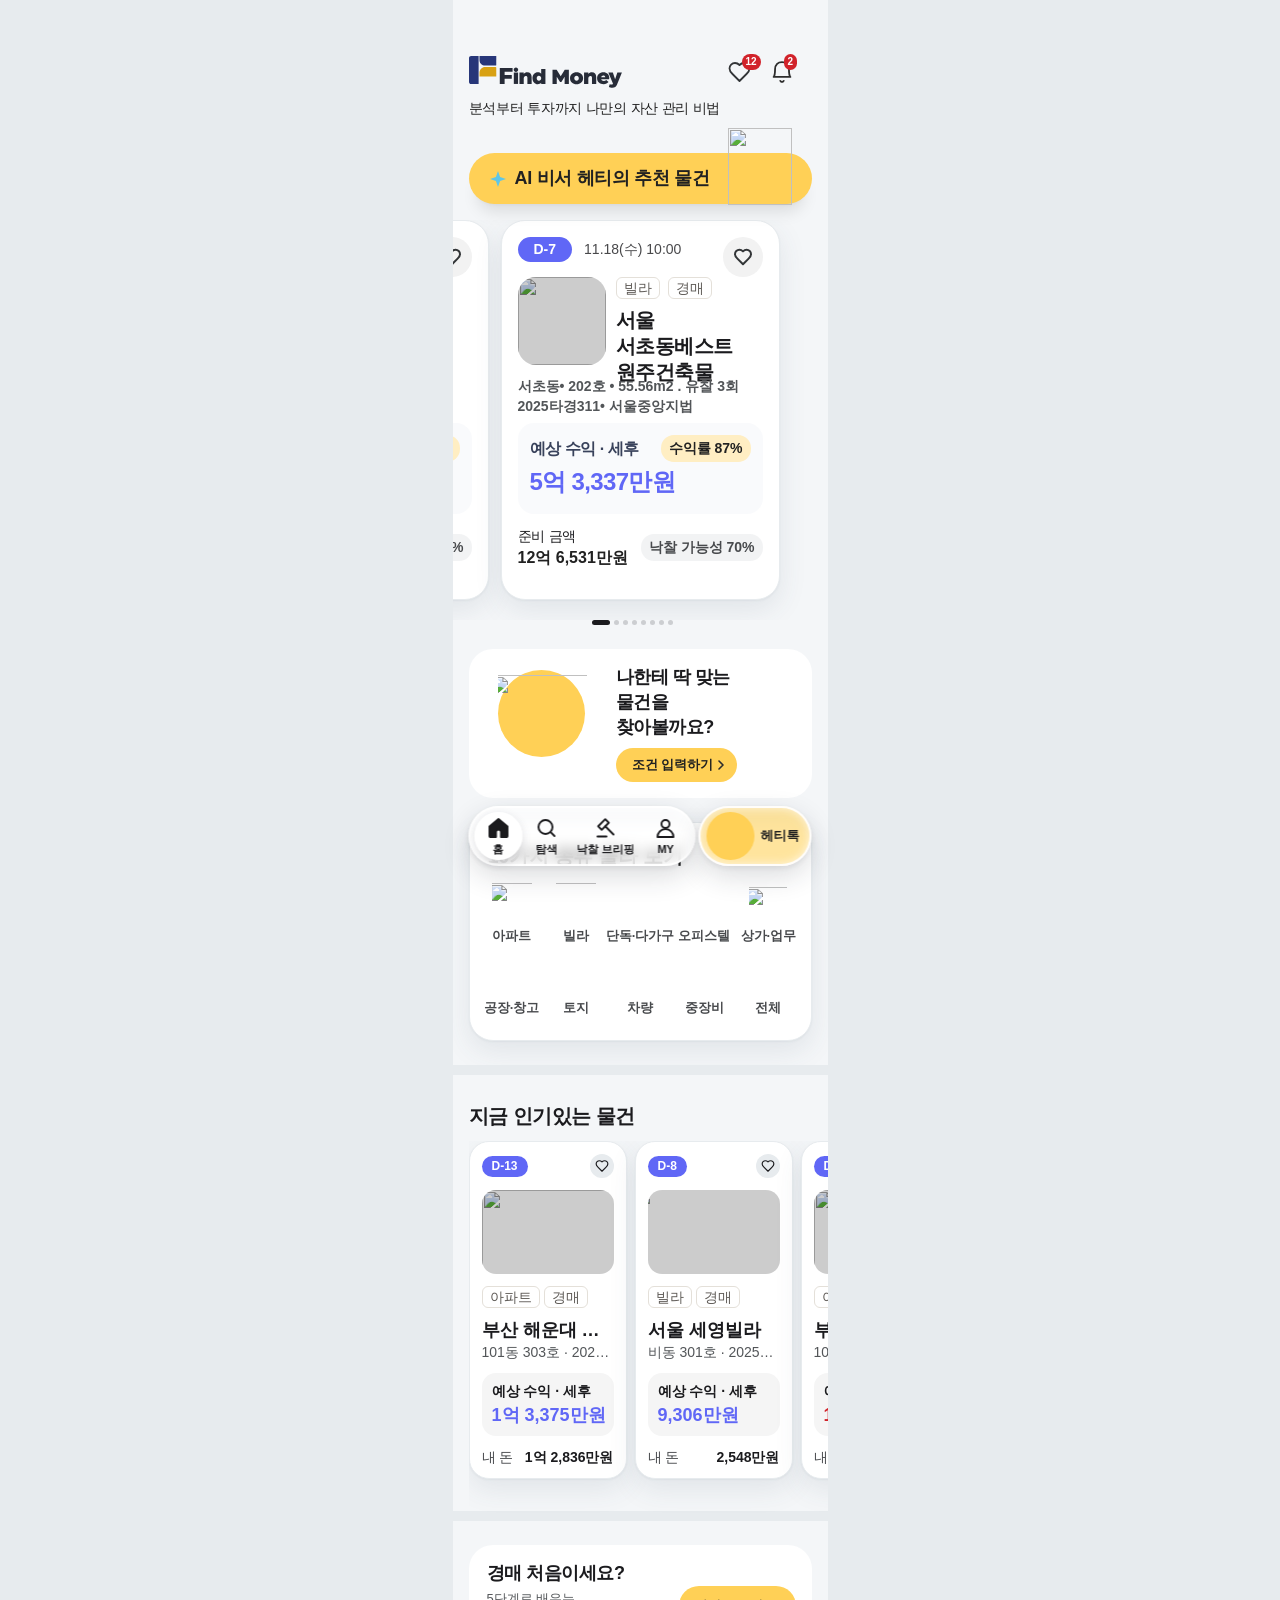
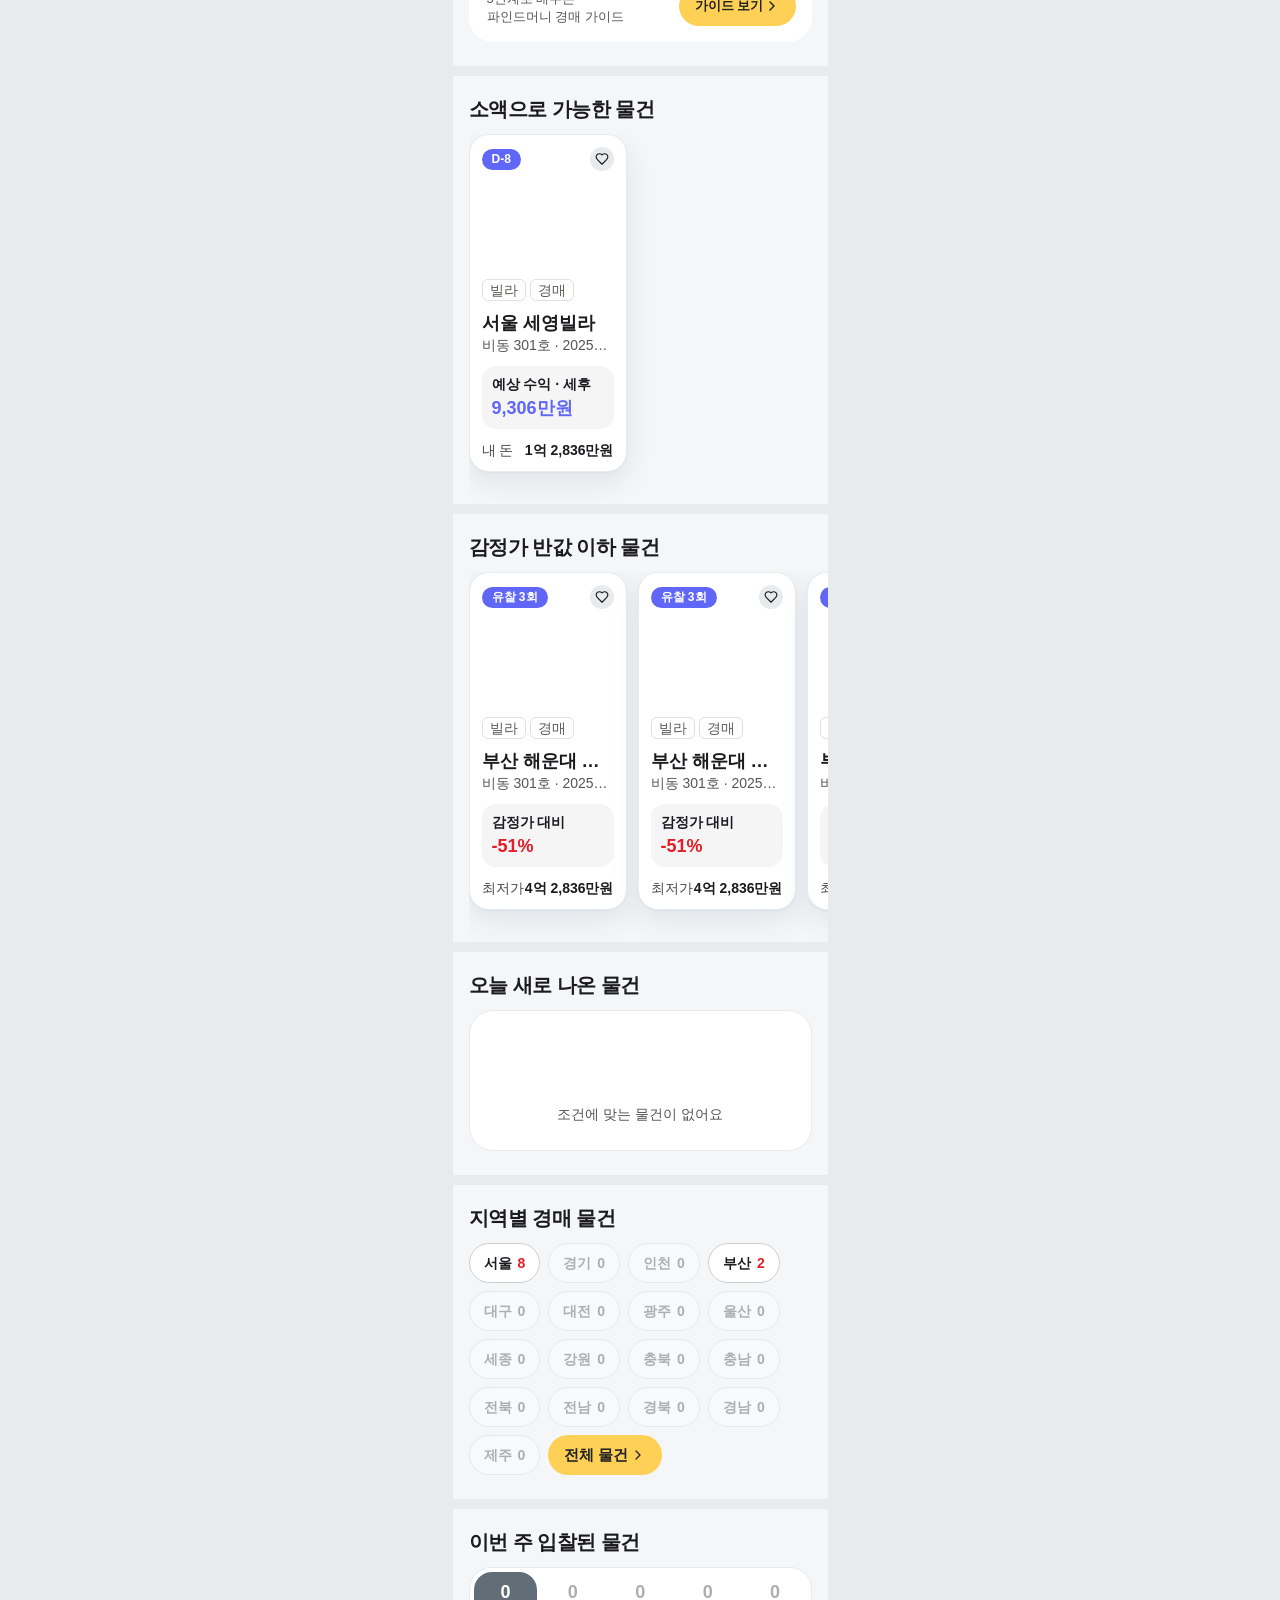
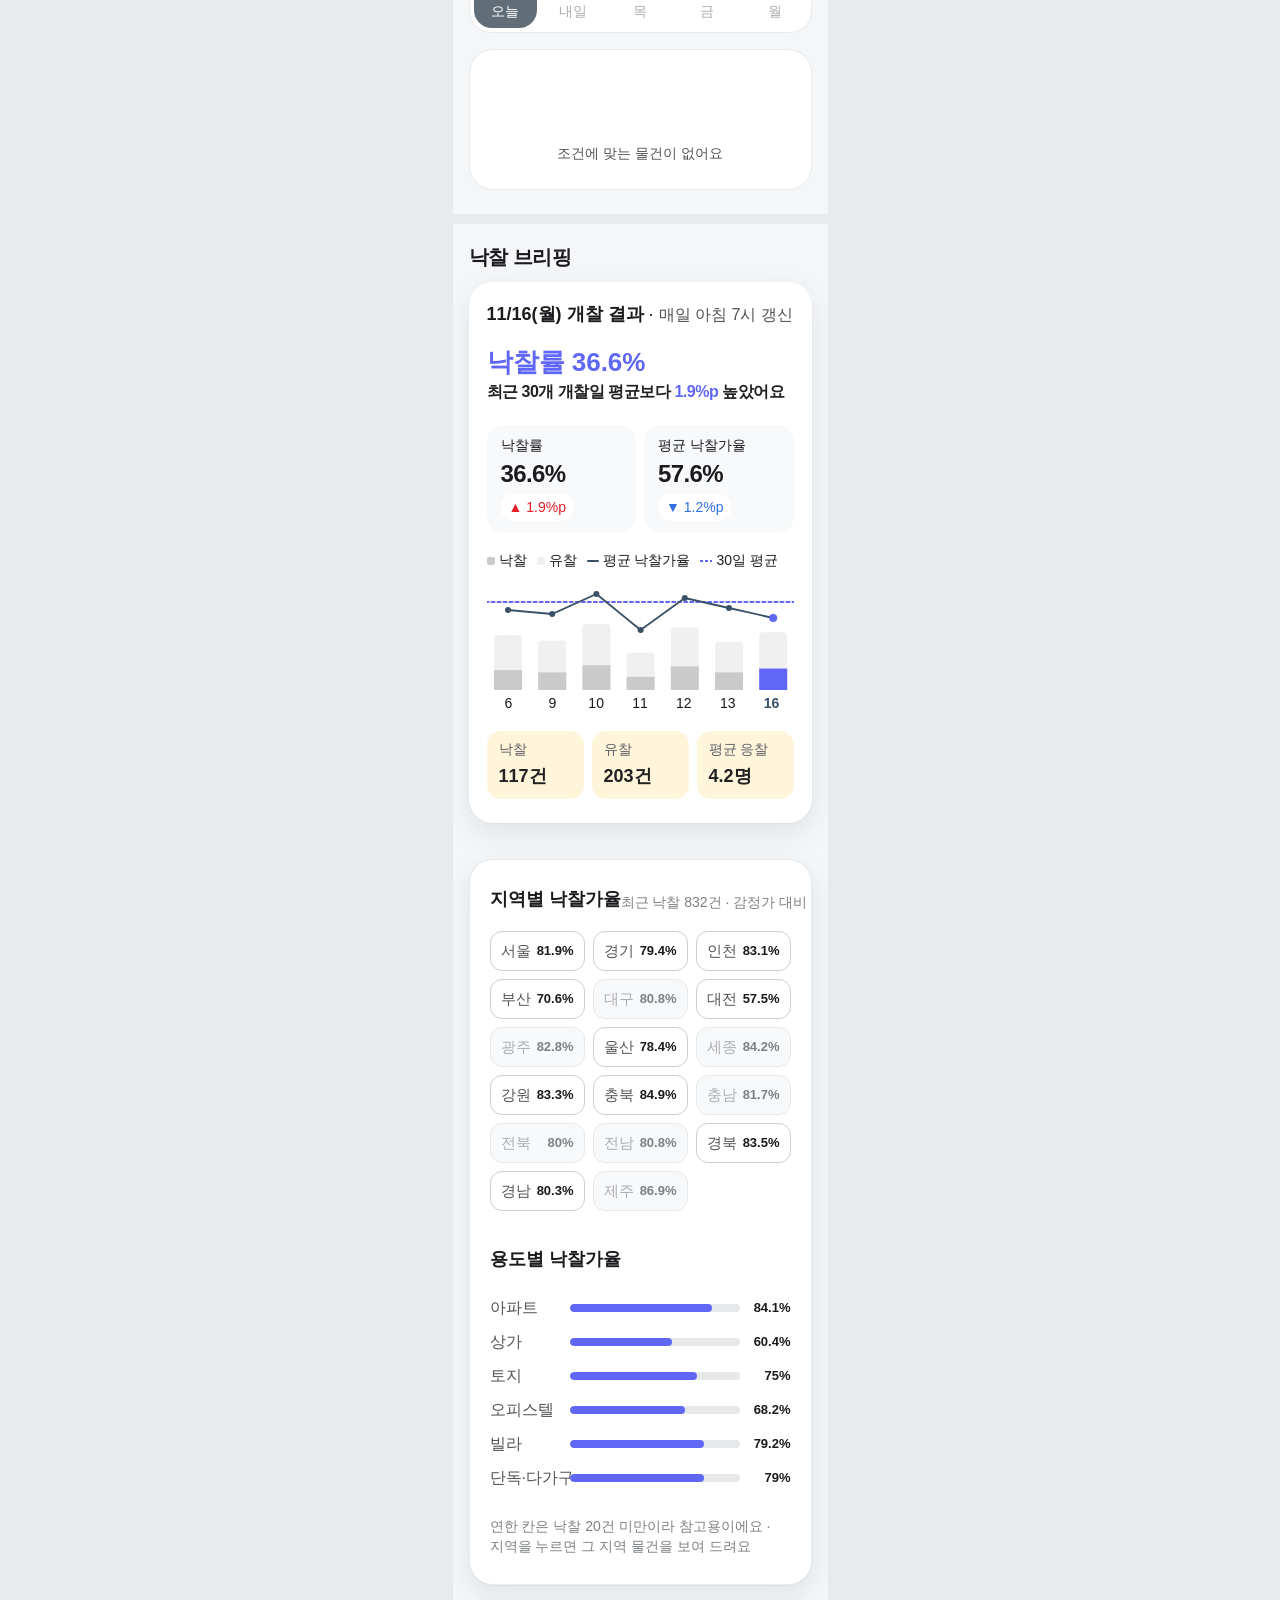
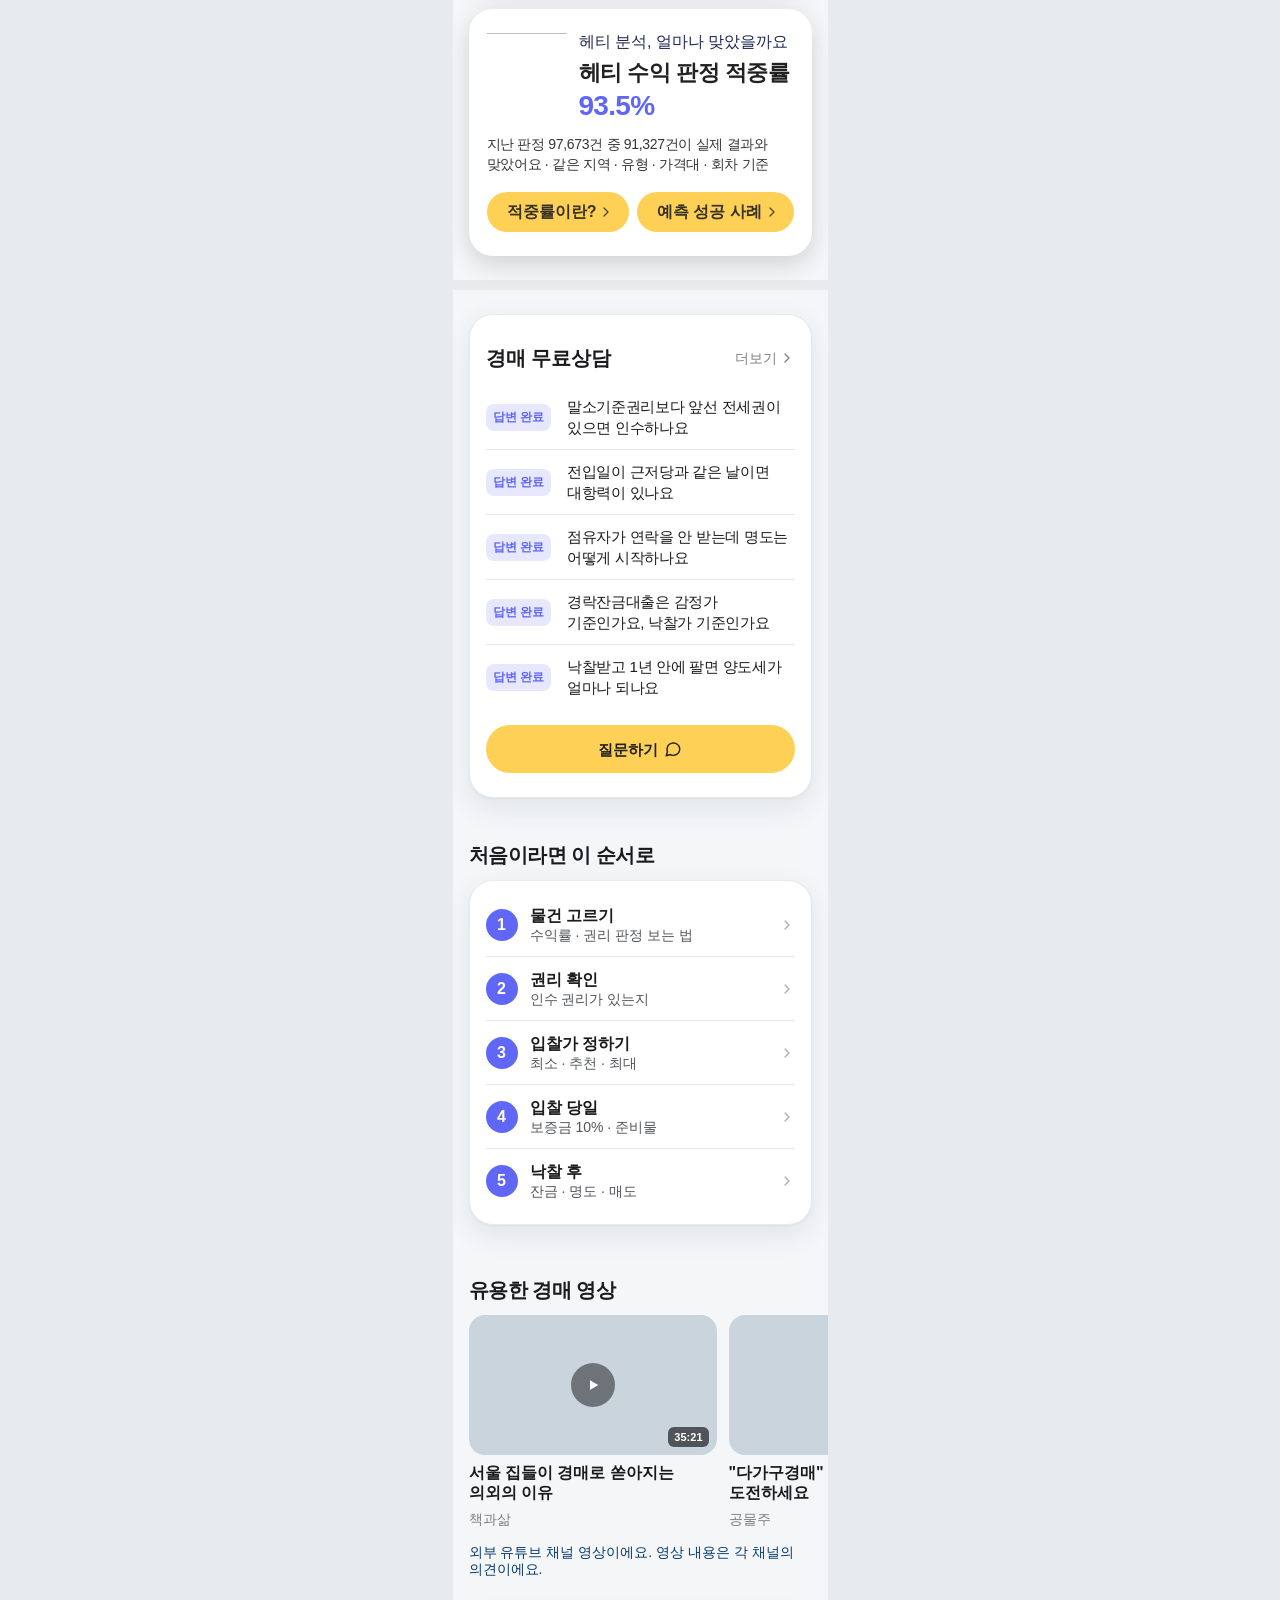
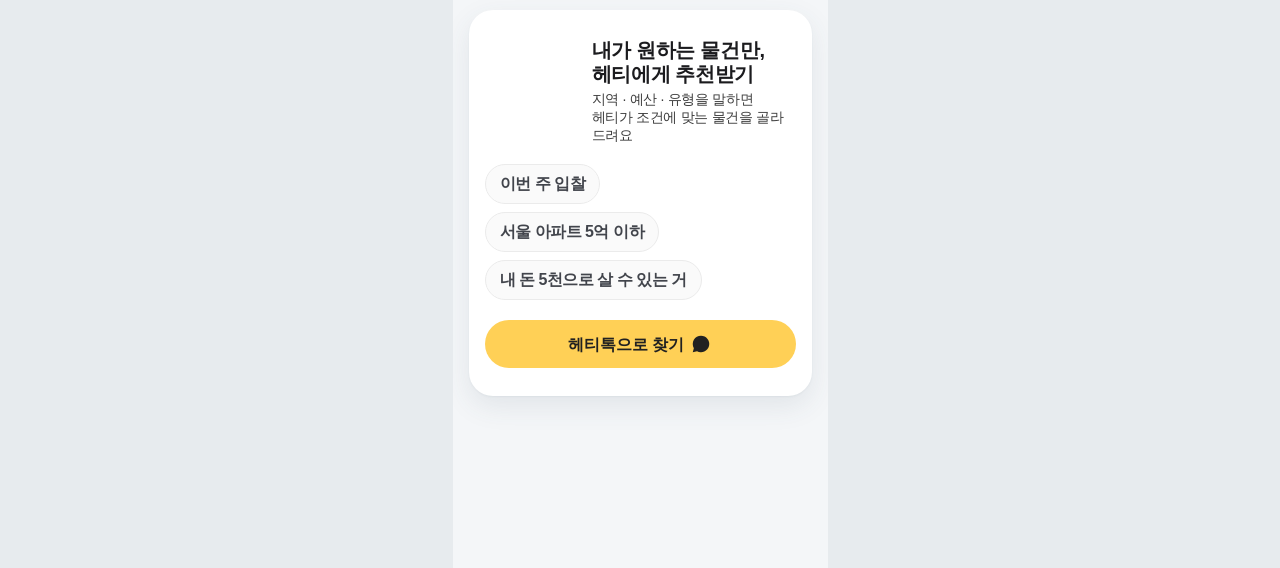
==== home-member.html @ e196722e "Add files via upload" ====
<!DOCTYPE html>
<html lang="ko">
<head>
<meta charset="utf-8">
<meta name="viewport" content="width=device-width, initial-scale=1, viewport-fit=cover">
<title>파인드머니 홈 · 회원</title>
<link rel="stylesheet" href="https://cdn.jsdelivr.net/gh/orioncactus/pretendard@v1.3.9/dist/web/static/pretendard.min.css">
<link rel="stylesheet" href="css/style.css">
</head>
<body>
<div class="screen">
<div class="statusbar" aria-hidden="true">
  <img class="time" src="assets/img/sb_time.svg" onerror="this.onerror=null;this.src='https://www.figma.com/api/mcp/asset/0d11c2f0-efb6-4f6e-abb4-c1421248ec36.svg'" alt="">
  <div class="sys"><img class="" src="assets/img/sb_signal.svg" onerror="this.onerror=null;this.src='https://www.figma.com/api/mcp/asset/6ff9f431-029e-41d0-9a97-29835c208d48.svg'" alt=""><img class="" src="assets/img/sb_wifi.svg" onerror="this.onerror=null;this.src='https://www.figma.com/api/mcp/asset/33d01caf-5350-43bb-9b9a-a939e5516e45.svg'" alt=""><img class="" src="assets/img/sb_battery.svg" onerror="this.onerror=null;this.src='https://www.figma.com/api/mcp/asset/b6c4540b-6af8-4047-8b20-dbec760b879d.svg'" alt=""></div>
</div>
<header class="header">
  <a href="home-guest.html" aria-label="Find Money 홈"><img src="assets/icons/logo.svg" width="156" height="32" alt=""></a>
  <div class="hdr-icons">
    <a class="hdr-btn" href="#" aria-label="관심 물건 12건"><img src="assets/icons/hdr_heart.svg" width="27" height="24" alt=""><span class="badge">12</span></a>
    <a class="hdr-btn" href="#" aria-label="알림 2건"><img src="assets/icons/hdr_bell.svg" width="24" height="24" alt=""><span class="badge">2</span></a>
  </div>
</header>
<main>
<section class="hero">
  <p class="lead">분석부터 투자까지 나만의 자산 관리 비법</p>
  <h1 class="bar"><img src="assets/icons/sparkle.svg" width="18" height="18" alt=""><b>AI 비서 헤티의 추천 물건</b></h1>
  <img class="mascot" src="assets/img/hero_mascot.png" onerror="this.onerror=null;this.src='https://www.figma.com/api/mcp/asset/e0f004bd-a755-46ae-86e6-f3ad79d672a3'" alt="">
</section>
<section class="reco" aria-label="오늘의 헤티 추천">
  <div class="track hscroll" id="reco-track">
    <article class="rcard">
      <div class="top">
        <div class="r1">
          <div class="when"><span class="dday">D-7</span><span class="date">11.18(수) 10:00</span></div>
          <button class="like40" aria-label="관심 물건에 담기"><img src="assets/icons/heart18.svg" width="18" height="18" alt=""></button>
        </div>
        <div class="r2">
          <div class="photo shade"><img class="" src="assets/img/photo.png" onerror="this.onerror=null;this.src='https://www.figma.com/api/mcp/asset/31d4a4f4-bf0e-4ffa-a7a4-4bda59827899'" alt=""></div>
          <div class="info">
            <div class="chips"><span class="chip">빌라</span><span class="chip">경매</span></div>
            <h3>서울 서초동베스트 원주건축물</h3>
          </div>
        </div>
        <div class="meta"><span>서초동• 202호 • 55.56m2 . 유찰 3회</span><span>2025타경311• 서울중앙지법</span></div>
      </div>
      <div class="mid">
        <div class="profit">
          <div class="row"><span class="k">예상 수익 · 세후</span><span class="pill y">수익률 87%</span></div>
          <div class="v">5억 3,337만원</div>
        </div>
      </div>
      <div class="bot">
        <div class="l"><span>준비 금액</span><b>12억 6,531만원</b></div>
        <span class="pill g">낙찰 가능성 70%</span>
      </div>
    </article>
    <article class="rcard">
      <div class="top">
        <div class="r1">
          <div class="when"><span class="dday">D-7</span><span class="date">11.18(수) 10:00</span></div>
          <button class="like40" aria-label="관심 물건에 담기"><img src="assets/icons/heart18.svg" width="18" height="18" alt=""></button>
        </div>
        <div class="r2">
          <div class="photo shade"><img class="" src="assets/img/photo.png" onerror="this.onerror=null;this.src='https://www.figma.com/api/mcp/asset/31d4a4f4-bf0e-4ffa-a7a4-4bda59827899'" alt=""></div>
          <div class="info">
            <div class="chips"><span class="chip">빌라</span><span class="chip">경매</span></div>
            <h3>서울 서초동베스트 원주건축물</h3>
          </div>
        </div>
        <div class="meta"><span>서초동• 202호 • 55.56m2 . 유찰 3회</span><span>2025타경311• 서울중앙지법</span></div>
      </div>
      <div class="mid">
        <div class="profit">
          <div class="row"><span class="k">예상 수익 · 세후</span><span class="pill y">수익률 87%</span></div>
          <div class="v">5억 3,337만원</div>
        </div>
      </div>
      <div class="bot">
        <div class="l"><span>준비 금액</span><b>12억 6,531만원</b></div>
        <span class="pill g">낙찰 가능성 70%</span>
      </div>
    </article>
    <article class="rcard">
      <div class="top">
        <div class="r1">
          <div class="when"><span class="dday">D-7</span><span class="date">11.18(수) 10:00</span></div>
          <button class="like40" aria-label="관심 물건에 담기"><img src="assets/icons/heart18.svg" width="18" height="18" alt=""></button>
        </div>
        <div class="r2">
          <div class="photo shade"><img class="" src="assets/img/photo.png" onerror="this.onerror=null;this.src='https://www.figma.com/api/mcp/asset/31d4a4f4-bf0e-4ffa-a7a4-4bda59827899'" alt=""></div>
          <div class="info">
            <div class="chips"><span class="chip">빌라</span><span class="chip">경매</span></div>
            <h3>서울 서초동베스트 원주건축물</h3>
          </div>
        </div>
        <div class="meta"><span>서초동• 202호 • 55.56m2 . 유찰 3회</span><span>2025타경311• 서울중앙지법</span></div>
      </div>
      <div class="mid">
        <div class="profit">
          <div class="row"><span class="k">예상 수익 · 세후</span><span class="pill y">수익률 87%</span></div>
          <div class="v">5억 3,337만원</div>
        </div>
      </div>
      <div class="bot">
        <div class="l"><span>준비 금액</span><b>12억 6,531만원</b></div>
        <span class="pill g">낙찰 가능성 70%</span>
      </div>
    </article>
  </div>
  <div class="dots" aria-hidden="true"><i class="on"></i><i></i><i></i><i></i><i></i><i></i><i></i><i></i></div>
</section>
<section class="ad2">
  <div class="banner">
    <div class="pic"><span class="crop " style="width:89px;height:82px"><img src="assets/img/hetty_ad.png" onerror="this.onerror=null;this.src='https://www.figma.com/api/mcp/asset/c98ba009-14ce-4528-83cc-46f92ffff1ae'" alt="" style="width:115.7%;height:100.5%;left:-9%;top:-0.2%"></span></div>
    <div class="txt"><h2>나한테 딱 맞는 물건을 찾아볼까요?</h2><a class="btn-y" href="#">조건 입력하기<img src="assets/icons/chevron.svg" width="16" height="16" alt=""></a></div>
  </div>
</section>
<section class="cats tight">
  <div class="card">
    <h2>10가지 종류 골라 보기</h2>
    <div class="grid">
      <div class="row"><a href="#"><span class="crop " style="width:40px;height:40px"><img src="assets/img/sprite1.png" onerror="this.onerror=null;this.src='https://www.figma.com/api/mcp/asset/55e0446d-de3e-462e-8531-1fe076515df2'" alt="" style="width:222.91%;height:445.82%;left:-7.74%;top:0%"></span>아파트</a><a href="#"><span class="crop " style="width:40px;height:40px"><img src="assets/img/sprite1.png" onerror="this.onerror=null;this.src='https://www.figma.com/api/mcp/asset/55e0446d-de3e-462e-8531-1fe076515df2'" alt="" style="width:220%;height:440%;left:-112.5%;top:0%"></span>빌라</a><a href="#"><span class="crop " style="width:43px;height:38px"><img src="assets/img/sprite1.png" onerror="this.onerror=null;this.src='https://www.figma.com/api/mcp/asset/55e0446d-de3e-462e-8531-1fe076515df2'" alt="" style="width:225.64%;height:517.65%;left:-7.69%;top:-226.47%"></span>단독·다가구</a><a href="#"><span class="crop " style="width:40px;height:40px"><img src="assets/img/sprite1.png" onerror="this.onerror=null;this.src='https://www.figma.com/api/mcp/asset/55e0446d-de3e-462e-8531-1fe076515df2'" alt="" style="width:220%;height:440%;left:-5%;top:-97.5%"></span>오피스텔</a><a href="#"><span class="crop " style="width:38px;height:36px"><img src="assets/img/sprite2.png" onerror="this.onerror=null;this.src='https://www.figma.com/api/mcp/asset/fa54ac1b-c238-4e78-b812-3b0daa248d4f'" alt="" style="width:125%;height:266.67%;left:-12.81%;top:0%"></span>상가·업무</a></div>
      <div class="row"><a href="#"><span class="crop " style="width:34px;height:37px"><img src="assets/img/sprite3.png" onerror="this.onerror=null;this.src='https://www.figma.com/api/mcp/asset/42a6e7dc-5bdf-4f8d-a729-4dc4693ccc95'" alt="" style="width:197.06%;height:362.16%;left:-97.06%;top:-85.14%"></span>공장·창고</a><a href="#"><span class="crop " style="width:39px;height:35px"><img src="assets/img/sprite1.png" onerror="this.onerror=null;this.src='https://www.figma.com/api/mcp/asset/55e0446d-de3e-462e-8531-1fe076515df2'" alt="" style="width:264%;height:598.43%;left:-17.86%;top:-376.72%"></span>토지</a><a href="#"><span class="crop " style="width:38px;height:33px"><img src="assets/img/sprite1.png" onerror="this.onerror=null;this.src='https://www.figma.com/api/mcp/asset/55e0446d-de3e-462e-8531-1fe076515df2'" alt="" style="width:231.58%;height:533.33%;left:-121.05%;top:-330.3%"></span>차량</a><a href="#"><span class="crop " style="width:41px;height:32px"><img src="assets/img/sprite2.png" onerror="this.onerror=null;this.src='https://www.figma.com/api/mcp/asset/fa54ac1b-c238-4e78-b812-3b0daa248d4f'" alt="" style="width:121.21%;height:307.69%;left:-10%;top:-203.85%"></span>중장비</a><a href="#"><span class="crop " style="width:33px;height:33px"><img src="assets/img/sprite3.png" onerror="this.onerror=null;this.src='https://www.figma.com/api/mcp/asset/42a6e7dc-5bdf-4f8d-a729-4dc4693ccc95'" alt="" style="width:216.13%;height:432.26%;left:-112.9%;top:-246.77%"></span>전체</a></div>
    </div>
  </div>
</section>
<div class="gap"></div>
<section class="sec items pop">
  <h2 class="sec-title">지금 인기있는 물건</h2>
  <div class="track hscroll">
    <article class="icard">
      <div class="r1"><span class="dday">D-13</span><button class="like24" aria-label="관심 물건에 담기"><img src="assets/icons/heart14.svg" width="14" height="14" alt=""></button></div>
      <div class="photo shade" style="background-image:url(assets/img/photo.png),url(https://www.figma.com/api/mcp/asset/31d4a4f4-bf0e-4ffa-a7a4-4bda59827899)"><span class="crop " style="width:140px;height:84px"><img src="assets/img/photo_a.png" onerror="this.onerror=null;this.src='https://www.figma.com/api/mcp/asset/223503e0-9a57-4e1c-808c-dd7c19e1360e'" alt="" style="width:100%;height:132.7%;left:0%;top:-0.3%"></span></div>
      <div class="chips"><span class="chip">아파트</span><span class="chip">경매</span></div>
      <div class="name"><b>부산 해운대 에스케이뷰</b><span>101동 303호 · 2025타경5716</span></div>
      <div class="box"><span>예상 수익 · 세후</span><b class="">1억 3,375만원</b></div>
      <div class="r5"><span>내 돈</span><b>1억 2,836만원</b></div>
    </article>
    <article class="icard">
      <div class="r1"><span class="dday">D-8</span><button class="like24" aria-label="관심 물건에 담기"><img src="assets/icons/heart14.svg" width="14" height="14" alt=""></button></div>
      <div class="photo shade" style="background-image:url(assets/img/photo.png),url(https://www.figma.com/api/mcp/asset/31d4a4f4-bf0e-4ffa-a7a4-4bda59827899)"><span class="crop " style="width:141px;height:84px"><img src="assets/img/photo_b.png" onerror="this.onerror=null;this.src='https://www.figma.com/api/mcp/asset/ead9a19f-7760-4058-ac72-2781a08cb11c'" alt="" style="width:111.3%;height:184.9%;left:-11.3%;top:-4.9%"></span></div>
      <div class="chips"><span class="chip">빌라</span><span class="chip">경매</span></div>
      <div class="name"><b>서울 세영빌라</b><span>비동 301호 · 2025타경104104</span></div>
      <div class="box"><span>예상 수익 · 세후</span><b class="">9,306만원</b></div>
      <div class="r5"><span>내 돈</span><b>2,548만원</b></div>
    </article>
    <article class="icard">
      <div class="r1"><span class="dday">D-13</span><button class="like24" aria-label="관심 물건에 담기"><img src="assets/icons/heart14.svg" width="14" height="14" alt=""></button></div>
      <div class="photo shade" style="background-image:url(assets/img/photo.png),url(https://www.figma.com/api/mcp/asset/31d4a4f4-bf0e-4ffa-a7a4-4bda59827899)"><span class="crop " style="width:140px;height:84px"><img src="assets/img/photo_a.png" onerror="this.onerror=null;this.src='https://www.figma.com/api/mcp/asset/223503e0-9a57-4e1c-808c-dd7c19e1360e'" alt="" style="width:100%;height:132.7%;left:0%;top:-0.3%"></span></div>
      <div class="chips"><span class="chip">아파트</span><span class="chip">경매</span></div>
      <div class="name"><b>부산 해운대 에스케이뷰</b><span>101동 303호 · 2025타경5716</span></div>
      <div class="box"><span>예상 수익 · 세후</span><b class="red2">1억 3,375만원</b></div>
      <div class="r5"><span>내 돈</span><b>1억 2,836만원</b></div>
    </article>
  </div>
</section>
<div class="gap"></div>
<section class="ad">
  <div class="banner">
    <div class="txt"><h2>경매 처음이세요?</h2><p>5단계로 배우는 파인드머니 경매 가이드</p></div>
    <a class="btn-y" href="#">가이드 보기<img src="assets/icons/chevron.svg" width="16" height="16" alt=""></a>
  </div>
</section>
<div class="gap"></div>
<section class="sec items">
  <h2 class="sec-title">소액으로 가능한 물건</h2>
  <div class="track hscroll">
    <article class="icard">
      <div class="r1"><span class="dday">D-8</span><button class="like24" aria-label="관심 물건에 담기"><img src="assets/icons/heart14.svg" width="14" height="14" alt=""></button></div>
      <div class="photo" style="background-image:url(assets/img/photo.png),url(https://www.figma.com/api/mcp/asset/31d4a4f4-bf0e-4ffa-a7a4-4bda59827899)"></div>
      <div class="chips"><span class="chip">빌라</span><span class="chip">경매</span></div>
      <div class="name"><b>서울 세영빌라</b><span>비동 301호 · 2025타경104104</span></div>
      <div class="box"><span>예상 수익 · 세후</span><b class="">9,306만원</b></div>
      <div class="r5"><span>내 돈</span><b>1억 2,836만원</b></div>
    </article>
  </div>
</section>
<div class="gap"></div>
<section class="sec items">
  <h2 class="sec-title">감정가 반값 이하 물건</h2>
  <div class="track hscroll">
    <article class="icard">
      <div class="r1"><span class="dday">유찰 3회</span><button class="like24" aria-label="관심 물건에 담기"><img src="assets/icons/heart14.svg" width="14" height="14" alt=""></button></div>
      <div class="photo" style="background-image:url(assets/img/photo.png),url(https://www.figma.com/api/mcp/asset/31d4a4f4-bf0e-4ffa-a7a4-4bda59827899)"></div>
      <div class="chips"><span class="chip">빌라</span><span class="chip">경매</span></div>
      <div class="name"><b>부산 해운대 에스케이뷰</b><span>비동 301호 · 2025타경104104</span></div>
      <div class="box"><span>감정가 대비</span><b class="red">-51%</b></div>
      <div class="r5"><span>최저가</span><b>4억 2,836만원</b></div>
    </article>
    <article class="icard">
      <div class="r1"><span class="dday">유찰 3회</span><button class="like24" aria-label="관심 물건에 담기"><img src="assets/icons/heart14.svg" width="14" height="14" alt=""></button></div>
      <div class="photo" style="background-image:url(assets/img/photo.png),url(https://www.figma.com/api/mcp/asset/31d4a4f4-bf0e-4ffa-a7a4-4bda59827899)"></div>
      <div class="chips"><span class="chip">빌라</span><span class="chip">경매</span></div>
      <div class="name"><b>부산 해운대 에스케이뷰</b><span>비동 301호 · 2025타경104104</span></div>
      <div class="box"><span>감정가 대비</span><b class="red">-51%</b></div>
      <div class="r5"><span>최저가</span><b>4억 2,836만원</b></div>
    </article>
    <article class="icard">
      <div class="r1"><span class="dday">유찰 3회</span><button class="like24" aria-label="관심 물건에 담기"><img src="assets/icons/heart14.svg" width="14" height="14" alt=""></button></div>
      <div class="photo" style="background-image:url(assets/img/photo.png),url(https://www.figma.com/api/mcp/asset/31d4a4f4-bf0e-4ffa-a7a4-4bda59827899)"></div>
      <div class="chips"><span class="chip">빌라</span><span class="chip">경매</span></div>
      <div class="name"><b>부산 해운대 에스케이뷰</b><span>비동 301호 · 2025타경104104</span></div>
      <div class="box"><span>감정가 대비</span><b class="red2">-51%</b></div>
      <div class="r5"><span>최저가</span><b>4억 2,836만원</b></div>
    </article>
  </div>
</section>
<div class="gap"></div>
<section class="sec">
  <h2 class="sec-title">오늘 새로 나온 물건</h2>
  <div class="empty"><span class="crop " style="width:48px;height:59px"><img src="assets/img/hetty.png" onerror="this.onerror=null;this.src='https://www.figma.com/api/mcp/asset/5f5e34b9-8c8b-4209-89ec-3ffb1d4d4b68'" alt="" style="width:302.7%;height:211.9%;left:-137%;top:-111.9%"></span><p>조건에 맞는 물건이 없어요</p></div>
</section>
<div class="gap"></div>
<section class="sec">
  <h2 class="sec-title">지역별 경매 물건</h2>
  <div class="regions"><a class="region on" href="#"><span>서울</span><b>8</b></a><a class="region" href="#"><span>경기</span><b>0</b></a><a class="region" href="#"><span>인천</span><b>0</b></a><a class="region on" href="#"><span>부산</span><b>2</b></a><a class="region" href="#"><span>대구</span><b>0</b></a><a class="region" href="#"><span>대전</span><b>0</b></a><a class="region" href="#"><span>광주</span><b>0</b></a><a class="region" href="#"><span>울산</span><b>0</b></a><a class="region" href="#"><span>세종</span><b>0</b></a><a class="region" href="#"><span>강원</span><b>0</b></a><a class="region" href="#"><span>충북</span><b>0</b></a><a class="region" href="#"><span>충남</span><b>0</b></a><a class="region" href="#"><span>전북</span><b>0</b></a><a class="region" href="#"><span>전남</span><b>0</b></a><a class="region" href="#"><span>경북</span><b>0</b></a><a class="region" href="#"><span>경남</span><b>0</b></a><a class="region" href="#"><span>제주</span><b>0</b></a><a class="btn-y" href="#">전체 물건<img src="assets/icons/right_dark.svg" width="16" height="16" alt=""></a></div>
</section>
<div class="gap"></div>
<section class="sec">
  <h2 class="sec-title">이번 주 입찰된 물건</h2>
  <div class="days"><button class=on aria-pressed=true><b>0</b><span>오늘</span></button><button><b>0</b><span>내일</span></button><button><b>0</b><span>목</span></button><button><b>0</b><span>금</span></button><button><b>0</b><span>월</span></button></div>
  <div class="empty"><span class="crop " style="width:48px;height:59px"><img src="assets/img/hetty.png" onerror="this.onerror=null;this.src='https://www.figma.com/api/mcp/asset/5f5e34b9-8c8b-4209-89ec-3ffb1d4d4b68'" alt="" style="width:302.7%;height:211.9%;left:-137%;top:-111.9%"></span><p>조건에 맞는 물건이 없어요</p></div>
</section>
<div class="gap"></div>
<section class="sec brief">
  <h2 class="sec-title">낙찰 브리핑</h2>
  <div class="card">
    <div class="head2">
      <div class="hd"><p><b>11/16(월) 개찰 결과</b><span> · </span><span class="s">매일 아침 7시 갱신</span></p></div>
      <div class="lead2"><b>낙찰률 36.6%</b><p>최근 30개 개찰일 평균보다 <em>1.9%p </em>높았어요</p></div>
    </div>
    <div class="stats2">
      <div><span>낙찰률</span><b>36.6%</b><span class="pill up">▲ 1.9%p</span></div>
      <div><span>평균 낙찰가율</span><b>57.6%</b><span class="pill down">▼ 1.2%p</span></div>
    </div>
    <div class="chartwrap">
      <div class="legend"><span><i></i>낙찰</span><span><i class="f"></i>유찰</span><span><i class="l"></i>평균 낙찰가율</span><span><i class="d m"></i>30일 평균</span></div>
      <svg class="chart" viewBox="0 0 307 120" fill="none" xmlns="http://www.w3.org/2000/svg" role="img" aria-label="최근 7개 개찰일 낙찰·유찰 건수와 평균 낙찰가율"><path d="M0 30H307" stroke="#6067F6" stroke-width="2" stroke-linecap="round" stroke-dasharray="3.01 3.01" stroke-dashoffset="1.505"/><rect x="7" y="63" width="28" height="55" rx="4" fill="#CCCED1" fill-opacity="0.3"/><rect x="7" y="98.2" width="28" height="19.8" fill="#CACACA"/><rect x="51.2" y="68.5" width="28" height="49.5" rx="4" fill="#CCCED1" fill-opacity="0.3"/><rect x="51.2" y="100.4" width="28" height="17.6" fill="#CACACA"/><rect x="95.4" y="52" width="28" height="66" rx="4" fill="#CCCED1" fill-opacity="0.3"/><rect x="95.4" y="93.25" width="28" height="24.75" fill="#CACACA"/><rect x="139.6" y="80.6" width="28" height="37.4" rx="4" fill="#CCCED1" fill-opacity="0.3"/><rect x="139.6" y="104.8" width="28" height="13.2" fill="#CACACA"/><rect x="183.8" y="55.3" width="28" height="62.7" rx="4" fill="#CCCED1" fill-opacity="0.3"/><rect x="183.8" y="94.35" width="28" height="23.65" fill="#CACACA"/><rect x="228" y="69.6" width="28" height="48.4" rx="4" fill="#CCCED1" fill-opacity="0.3"/><rect x="228" y="100.4" width="28" height="17.6" fill="#CACACA"/><rect x="272.2" y="60.25" width="28" height="57.75" rx="4" fill="#CCCED1" fill-opacity="0.3"/><rect x="272.2" y="96.55" width="28" height="21.45" fill="#6067F6"/><path d="M21 38L65.2 42L109.4 22L153.6 58L197.8 26L242 36L286.2 46" stroke="#395066" stroke-width="1.8" stroke-linejoin="round"/><circle cx="21" cy="38" r="3" fill="#395066"/><circle cx="65.2" cy="42" r="3" fill="#395066"/><circle cx="109.4" cy="22" r="3" fill="#395066"/><circle cx="153.6" cy="58" r="3" fill="#395066"/><circle cx="197.8" cy="26" r="3" fill="#395066"/><circle cx="242" cy="36" r="3" fill="#395066"/><circle cx="286.2" cy="46" r="4" fill="#6067F6"/></svg>
      <div class="xaxis"><span>6</span><span>9</span><span>10</span><span>11</span><span>12</span><span>13</span><span class=on>16</span></div>
    </div>
    <div class="stats3">
      <div><span>낙찰</span><b>117건</b></div><div><span>유찰</span><b>203건</b></div><div><span>평균 응찰</span><b>4.2명</b></div>
    </div>
  </div>
</section>
<section class="rates">
  <div class="card">
    <div class="hd"><h2>지역별 낙찰가율</h2><span>최근 낙찰 832건 · 감정가 대비</span></div>
    <div class="rgrid"><a class="rate" href="#"><span>서울</span><b>81.9%</b></a><a class="rate" href="#"><span>경기</span><b>79.4%</b></a><a class="rate" href="#"><span>인천</span><b>83.1%</b></a><a class="rate" href="#"><span>부산</span><b>70.6%</b></a><a class="rate dim" href="#"><span>대구</span><b>80.8%</b></a><a class="rate" href="#"><span>대전</span><b>57.5%</b></a><a class="rate dim" href="#"><span>광주</span><b>82.8%</b></a><a class="rate" href="#"><span>울산</span><b>78.4%</b></a><a class="rate dim" href="#"><span>세종</span><b>84.2%</b></a><a class="rate" href="#"><span>강원</span><b>83.3%</b></a><a class="rate" href="#"><span>충북</span><b>84.9%</b></a><a class="rate dim" href="#"><span>충남</span><b>81.7%</b></a><a class="rate dim" href="#"><span>전북</span><b>80%</b></a><a class="rate dim" href="#"><span>전남</span><b>80.8%</b></a><a class="rate" href="#"><span>경북</span><b>83.5%</b></a><a class="rate" href="#"><span>경남</span><b>80.3%</b></a><a class="rate dim" href="#"><span>제주</span><b>86.9%</b></a></div>
    <h3>용도별 낙찰가율</h3>
    <div class="bars"><div><span>아파트</span><i style="--v:84.1%"></i><b>84.1%</b></div><div><span>상가</span><i style="--v:60.4%"></i><b>60.4%</b></div><div><span>토지</span><i style="--v:75%"></i><b>75%</b></div><div><span>오피스텔</span><i style="--v:68.2%"></i><b>68.2%</b></div><div><span>빌라</span><i style="--v:79.2%"></i><b>79.2%</b></div><div><span>단독·다가구</span><i style="--v:79%"></i><b>79%</b></div></div>
    <p class="note">연한 칸은 낙찰 20건 미만이라 참고용이에요 · 지역을 누르면 그 지역 물건을 보여 드려요</p>
  </div>
</section>
<section class="sec hit">
  <div class="card">
    <div class="top">
      <span class="crop " style="width:80px;height:89px"><img src="assets/img/hetty_hit.png" onerror="this.onerror=null;this.src='https://www.figma.com/api/mcp/asset/8b3f2a92-c6d8-4e31-8555-2f94421b88a9'" alt="" style="width:259.9%;height:200.4%;left:-78.9%;top:0%"></span>
      <div><p>헤티 분석, 얼마나 맞았을까요</p><div><h2>헤티 수익 판정 적중률</h2><b>93.5%</b></div></div>
    </div>
    <p class="desc">지난 판정 97,673건 중 91,327건이 실제 결과와 맞았어요 · 같은 지역 · 유형 · 가격대 · 회차 기준</p>
    <div class="btns">
      <a class="btn-y" href="#"><span>적중률이란?</span><img src="assets/icons/right_hit.svg" width="16" height="16" alt=""></a>
      <a class="btn-y" href="#"><span>예측 성공 사례</span><img src="assets/icons/right_hit.svg" width="16" height="16" alt=""></a>
    </div>
  </div>
</section>
<div class="gap"></div>
<section class="sec consult">
  <div class="card">
    <div class="hd"><h2>경매 무료상담</h2><a class="more" href="#">더보기<img src="assets/icons/right_more.svg" width="16" height="16" alt=""></a></div>
    <ul class="qa"><li><a href="#"><em>답변 완료</em><span>말소기준권리보다 앞선 전세권이 있으면 인수하나요</span></a></li><li><a href="#"><em>답변 완료</em><span>전입일이 근저당과 같은 날이면 대항력이 있나요</span></a></li><li><a href="#"><em>답변 완료</em><span>점유자가 연락을 안 받는데 명도는 어떻게 시작하나요</span></a></li><li><a href="#"><em>답변 완료</em><span>경락잔금대출은 감정가 기준인가요, 낙찰가 기준인가요</span></a></li><li><a href="#"><em>답변 완료</em><span>낙찰받고 1년 안에 팔면 양도세가 얼마나 되나요</span></a></li></ul>
    <a class="btn-y cta" href="#">질문하기<img src="assets/icons/chat.svg" width="18" height="18" alt=""></a>
  </div>
</section>
<section class="sec steps">
  <h2 class="sec-title">처음이라면 이 순서로</h2>
  <div class="card"><ol><li><a href="#"><i>1</i><div><b>물건 고르기</b><span>수익률 · 권리 판정 보는 법</span></div><img src="assets/icons/right_step.svg" width="16" height="16" alt=""></a></li><li><a href="#"><i>2</i><div><b>권리 확인</b><span>인수 권리가 있는지</span></div><img src="assets/icons/right_step.svg" width="16" height="16" alt=""></a></li><li><a href="#"><i>3</i><div><b>입찰가 정하기</b><span>최소 · 추천 · 최대</span></div><img src="assets/icons/right_step.svg" width="16" height="16" alt=""></a></li><li><a href="#"><i>4</i><div><b>입찰 당일</b><span>보증금 10% · 준비물</span></div><img src="assets/icons/right_step.svg" width="16" height="16" alt=""></a></li><li><a href="#"><i>5</i><div><b>낙찰 후</b><span>잔금 · 명도 · 매도</span></div><img src="assets/icons/right_step.svg" width="16" height="16" alt=""></a></li></ol></div>
</section>
<section class="sec videos">
  <h2 class="sec-title">유용한 경매 영상</h2>
  <div class="track hscroll">
    <a class="video" href="#"><div class="thumb"><span class="playbtn"><img src="assets/icons/play.svg" width="18" height="18" alt=""></span><time>35:21</time></div><b>서울 집들이 경매로 쏟아지는 의외의 이유</b><span>책과삶</span></a>
    <a class="video" href="#"><div class="thumb"><span class="playbtn"><img src="assets/icons/play.svg" width="18" height="18" alt=""></span></div><b>&quot;다가구경매&quot; 역대급 물주 도전하세요</b><span>공물주</span></a>
  </div>
  <p class="note">외부 유튜브 채널 영상이에요. 영상 내용은 각 채널의 의견이에요.</p>
</section>
<section class="ask">
  <div class="card">
    <div class="top">
      <span class="crop " style="width:80px;height:88px"><img src="assets/img/hetty.png" onerror="this.onerror=null;this.src='https://www.figma.com/api/mcp/asset/5f5e34b9-8c8b-4209-89ec-3ffb1d4d4b68'" alt="" style="width:259.3%;height:200.8%;left:-157.2%;top:-5%"></span>
      <div><h2>내가 원하는 물건만, <br>헤티에게 추천받기</h2><p>지역 · 예산 · 유형을 말하면 헤티가 조건에 맞는 물건을 골라 드려요</p></div>
    </div>
    <div class="body">
      <div class="sugg"><button>이번 주 입찰</button><button>서울 아파트 5억 이하</button><button>내 돈 5천으로 살 수 있는 거</button></div>
      <a class="btn-y cta" href="#">헤티톡으로 찾기<img src="assets/icons/chatbubble.svg" width="22" height="22" alt=""></a>
    </div>
  </div>
</section>
</main>
</div>
<nav class="floating" aria-label="하단 메뉴">
  <div class="glass tabbar">
    <a class="on" href="#" aria-current="page"><img src="assets/icons/tab_home.svg" width="24" height="24" alt="">홈</a>
    <a href="#"><img src="assets/icons/tab_search.svg" width="24" height="24" alt="">탐색</a>
    <a class="wide" href="#"><img src="assets/icons/tab_gavel.svg" width="24" height="24" alt="">낙찰 브리핑</a>
    <a href="#"><img src="assets/icons/tab_user.svg" width="24" height="24" alt="">MY</a>
  </div>
  <a class="glass talk" href="#"><span class="av"><span class="crop " style="width:53px;height:58px"><img src="assets/img/hetty.png" onerror="this.onerror=null;this.src='https://www.figma.com/api/mcp/asset/5f5e34b9-8c8b-4209-89ec-3ffb1d4d4b68'" alt="" style="width:254%;height:198.3%;left:-154%;top:-4.3%"></span></span>헤티톡</a>
</nav>
<script>
// 추천 캐러셀: 시안처럼 가운데 카드가 중앙에 오도록 시작
(function(){var t=document.getElementById('reco-track');if(t&&t.children[1]){t.scrollLeft=t.children[1].offsetLeft-(t.clientWidth-t.children[1].offsetWidth)/2;}})();
</script>
</body>
</html>
---- css/style.css ----
:root{--sw:100vw;--brand:#6067f6;--yellow:#ffd056;--ink:#1b1b1e;--ink2:#212121;--line:#e7ebee;
  --card-shadow:0 10px 28px rgba(56,79,102,.1),0 1px 2px rgba(56,79,102,.06)}
@media (min-width:481px){:root{--sw:375px}}
*{box-sizing:border-box;margin:0;padding:0}
html{-webkit-text-size-adjust:100%}
body{background:#e7ebee;color:var(--ink);font-family:"Pretendard",-apple-system,BlinkMacSystemFont,"Apple SD Gothic Neo","Noto Sans KR",sans-serif;-webkit-font-smoothing:antialiased;word-break:keep-all}
a{color:inherit;text-decoration:none}
button{font:inherit;color:inherit;background:none;border:0;cursor:pointer}
img,svg{display:block;flex:none}
h1,h2,h3,p{font-weight:inherit;font-size:inherit}
.screen{width:var(--sw);max-width:100%;margin:0 auto;background:#f4f6f8;overflow:hidden;padding-bottom:140px}
.crop{position:relative;display:block;overflow:hidden;flex:none}
.crop img{position:absolute;max-width:none}
.nowrap{white-space:nowrap}
.hscroll{display:flex;overflow-x:auto;scrollbar-width:none;-webkit-overflow-scrolling:touch}
.hscroll::-webkit-scrollbar{display:none}

/* status bar + header */
.statusbar{position:relative;height:44px}
.statusbar .time{position:absolute;left:40.62px;top:16px;width:29.359px;height:11.096px}
.statusbar .sys{position:absolute;right:25px;top:15px;height:15px;display:flex;align-items:center;gap:8px}
.header{height:56px;padding:0 16px;display:flex;align-items:center;justify-content:space-between}
.btn-login{height:36px;padding:0 16px;border-radius:22px;background:var(--yellow);font-weight:600;font-size:14px;line-height:20px;color:var(--ink2);display:flex;align-items:center}
.hdr-icons{display:flex;align-items:center;gap:2px;padding-right:10px}
.hdr-btn{position:relative;width:40px;height:40px;display:flex;align-items:center;justify-content:center}
.hdr-btn .badge{position:absolute;left:22px;top:2px;height:16px;padding:0 4px;border-radius:8px;background:#d1222a;color:#fff;font-weight:700;font-size:10px;line-height:16px}

/* hero */
.hero{position:relative;height:120px}
.hero .lead{position:absolute;left:16px;top:0;font-weight:500;font-size:14px;line-height:16px;letter-spacing:-.26px;color:var(--ink2);white-space:nowrap}
.hero .bar{position:absolute;left:16px;right:16px;top:53px;height:51px;padding-left:20px;border-radius:28px;background:var(--yellow);display:flex;align-items:center;gap:8px;box-shadow:0 4px 4px -4px rgba(12,12,13,.05),0 16px 16px -8px rgba(12,12,13,.1)}
.hero .bar b{font-weight:700;font-size:18px;line-height:21px;letter-spacing:-.32px;color:var(--ink2);white-space:nowrap}
.hero .mascot{position:absolute;right:36px;top:28px;width:64px;height:77px;object-fit:cover;pointer-events:none}

/* recommend carousel */
.reco{padding-bottom:16px}
.reco .track{height:400px;gap:12px;padding:0 calc(50% - 139.5px);align-items:flex-start;scroll-snap-type:x mandatory}
.rcard{flex:none;width:279px;height:380px;background:#fff;border:1px solid var(--line);border-radius:24px;box-shadow:var(--card-shadow);scroll-snap-align:center;display:flex;flex-direction:column}
.rcard .top{padding:16px 16px 0}
.rcard .r1{display:flex;justify-content:space-between;align-items:flex-start}
.rcard .when{display:flex;align-items:center;gap:12px}
.dday{background:var(--brand);color:#fff;font-weight:700;white-space:nowrap;display:inline-flex;align-items:center}
.rcard .dday{padding:4px 16px;border-radius:14px;font-size:14px;line-height:17px}
.rcard .date{font-weight:500;font-size:14px;line-height:17px;opacity:.8;white-space:nowrap}
.like40{width:40px;height:40px;border-radius:20px;background:#f2f2f2;display:flex;align-items:center;justify-content:center}
.rcard .r2{display:flex;gap:10px}
.rcard .photo{position:relative;width:88px;height:88px;border-radius:18px;overflow:hidden;flex:none}
.rcard .photo img{width:100%;height:100%;object-fit:cover}
.shade::after{content:"";position:absolute;inset:0;background:rgba(0,0,0,.2)}
.rcard .info{flex:1;min-width:0;height:88px;display:flex;flex-direction:column;gap:8px}
.chips{display:flex;align-items:center}
.chip{height:22px;padding:0 7px;border:1px solid #e4e0d9;border-radius:6px;background:#fff;font-weight:500;font-size:14px;line-height:20px;color:#5f5b57;white-space:nowrap}
.rcard .chips{gap:8px}
.rcard h3{font-weight:800;font-size:20px;line-height:26px;letter-spacing:-.475px}
.rcard .meta{padding-top:12px;display:flex;flex-direction:column;gap:2px;font-weight:600;font-size:14px;line-height:18px;color:#525558;white-space:nowrap}
.rcard .mid{padding:8px 16px}
.rcard .profit{background:rgba(243,246,249,.5);border-radius:16px;padding:12px 12px 16px;display:flex;flex-direction:column;gap:4px}
.rcard .profit .row{display:flex;justify-content:space-between;align-items:center}
.rcard .profit .k{font-weight:700;font-size:16px;line-height:17px;letter-spacing:-.44px;color:#39425b}
.pill{padding:5px 8px;border-radius:13px;font-weight:600;font-size:14px;line-height:17px;white-space:nowrap}
.pill.y{background:#ffeec3;color:var(--ink2)} .pill.g{background:rgba(230,232,233,.5);color:#484a4d}
.rcard .profit .v{font-weight:800;font-size:24px;line-height:32px;letter-spacing:-.65px;color:var(--brand)}
.rcard .bot{padding:0 16px 16px;display:flex;justify-content:space-between;align-items:center}
.rcard .bot .l{padding:4px 0;display:flex;flex-direction:column;gap:2px;line-height:20px}
.rcard .bot .l span{font-weight:500;font-size:14px;letter-spacing:-.26px}
.rcard .bot .l b{font-weight:700;font-size:16px;color:var(--ink2)}
.dots{display:flex;justify-content:center;gap:4px;padding-right:16px}
.dots i{width:5px;height:5px;border-radius:2.5px;background:#ccced1}
.dots i.on{width:18px;background:var(--ink)}

/* shared section bits */
.sec{display:flex;flex-direction:column;gap:16px;padding:24px 16px}
.sec-title{font-weight:700;font-size:20px;line-height:18px;letter-spacing:-.025em;color:var(--ink);white-space:nowrap}
.gap{height:10px;background:var(--line)}
.card{background:#fff;border:1px solid var(--line);border-radius:24px;box-shadow:var(--card-shadow)}
.btn-y{background:var(--yellow);color:var(--ink2);display:flex;align-items:center;justify-content:center;font-weight:700;white-space:nowrap}

/* categories */
.cats{padding:8px 16px 24px}
.cats.tight{padding-top:0}
.cats .card{padding:24px 10px;display:flex;flex-direction:column;gap:18px}
.cats h2{padding:0 8px;font-weight:700;font-size:20px;line-height:18px;letter-spacing:-.32px;color:var(--ink2)}
.cats .grid{display:flex;flex-direction:column;gap:14px}
.cats .row{display:flex;align-items:flex-end}
.cats .row a{flex:1;min-width:0;display:flex;flex-direction:column;align-items:center;gap:4px;font-weight:600;font-size:13px;line-height:17px;color:#484a4d;white-space:nowrap}

/* small item cards */
.items{padding:24px 0 24px 16px}
.items.pop{padding:32px 0 32px 16px}
.items .track{gap:11px;padding:0 16px 46px 0;margin-bottom:-38px;align-items:flex-start}
.items.pop .track{gap:8px;padding-bottom:38px}
.icard{flex:none;width:158px;padding:12px;background:#fff;border:1px solid var(--line);border-radius:20px;box-shadow:var(--card-shadow);display:flex;flex-direction:column;gap:12px}
.icard .r1{height:24px;display:flex;justify-content:space-between;align-items:center}
.icard .dday{height:21px;padding:0 10px;border-radius:11px;font-size:12px;line-height:17px}
.like24{width:24px;height:24px;border-radius:12px;background:var(--line);display:flex;align-items:center;justify-content:center}
.icard .photo{position:relative;height:84px;border-radius:14px;overflow:hidden;background-size:cover;background-position:center}
.icard .photo .crop{position:absolute;left:0;top:0}
.icard .chips{gap:4px}
.icard .name{display:flex;flex-direction:column;gap:4px}
.icard .name b{font-weight:800;font-size:18px;line-height:20px;white-space:nowrap;overflow:hidden;text-overflow:ellipsis}
.icard .name span{font-weight:400;font-size:14px;line-height:17px;color:#525558;white-space:nowrap;overflow:hidden;text-overflow:ellipsis}
.icard .box{background:#f5f5f5;border-radius:14px;padding:10px;display:flex;flex-direction:column;gap:4px}
.icard .box span{font-weight:600;font-size:14px;line-height:17px}
.icard .box b{font-weight:800;font-size:18px;line-height:22px;color:var(--brand);white-space:nowrap}
.icard .box b.red{color:#e31e28} .icard .box b.red2{color:#d1222a}
.icard .r5{display:flex;justify-content:space-between;align-items:center;white-space:nowrap}
.icard .r5 span{font-weight:500;font-size:14px;line-height:17px;color:#484a4d}
.icard .r5 b{font-weight:700;font-size:14px;line-height:18px}

/* banners */
.ad{padding:24px 16px}
.ad .banner{background:#fff;border-radius:24px;padding:16px 16px 16px 18px;display:flex;align-items:flex-end;gap:12px}
.ad .txt{flex:1;min-width:0;display:flex;flex-direction:column;gap:4px}
.ad h2{font-weight:800;font-size:18px;line-height:25px;letter-spacing:-.025em;white-space:nowrap}
.ad p{width:151px;font-size:13px;line-height:18px;color:#525558}
.ad .btn-y{height:40px;padding:0 16px;border-radius:20px;font-size:13px;line-height:18px}
.ad2{padding:8px 16px 24px}
.ad2 .banner{background:#fff;border-radius:24px;padding:16px 16px 16px 24px;display:flex;gap:23px}
.ad2 .pic{position:relative;width:100px;height:92px;flex:none}
.ad2 .pic::before{content:"";position:absolute;left:5px;top:5px;width:87px;height:87px;border-radius:50%;background:var(--yellow)}
.ad2 .pic .crop{position:absolute;left:5px;top:10px}
.ad2 .txt{flex:1;min-width:0;display:flex;flex-direction:column;align-items:flex-start;gap:8px}
.ad2 h2{width:154px;font-weight:800;font-size:18px;line-height:25px;letter-spacing:-.025em}
.ad2 .btn-y{padding:8px 8px 8px 16px;border-radius:20px;font-size:13px;line-height:18px}

/* empty state */
.empty{background:#fff;border:1px solid var(--line);border-radius:24px;padding:26px 16px;display:flex;flex-direction:column;align-items:center;gap:8px;font-weight:500;font-size:14px;line-height:20px;color:#525558}

/* regions */
.regions{display:flex;flex-wrap:wrap;gap:8px}
.region{height:40px;padding:0 14px;border-radius:20px;border:1px solid #e6e8e9;background:#f8f9fa;display:flex;align-items:center;gap:6px;font-size:14px;line-height:20px;color:#acaeb1;white-space:nowrap}
.region span{font-weight:600} .region b{font-weight:700}
.region.on{background:#fff;border-color:#ccced1;color:var(--ink)} .region.on b{color:#e31e28}
.regions .btn-y{height:40px;padding:0 16px;border-radius:20px;gap:2px;font-size:15px;line-height:20px}

/* days */
.days{display:flex;gap:4px;padding:4px;background:#fff;border:1px solid var(--line);border-radius:22px}
.days button{flex:1;height:56px;border-radius:18px;display:flex;flex-direction:column;align-items:center;justify-content:center;color:#acaeb1}
.days b{font-weight:800;font-size:18px;line-height:22px;letter-spacing:-.025em}
.days span{font-weight:500;font-size:14px;line-height:17px}
.days .on{background:#616d77;color:#fff}

/* briefing */
.brief .card{border:0;padding:24px 18px;display:flex;flex-direction:column;gap:20px}
.brief .hd{display:flex;justify-content:space-between;align-items:center;font-size:16px;line-height:17px;white-space:nowrap}
.brief .hd{height:17px} .brief .hd b{font-weight:700} .brief .hd span{font-weight:500}
.brief .lead{min-height:55px;color:var(--brand);font-weight:700;font-size:18px;line-height:26px;letter-spacing:-.03em}
.brief .lead b{display:block;font-size:24px;letter-spacing:0}
.brief .head2{display:flex;flex-direction:column;gap:26px}
.brief .head2 .hd{font-size:18px} .brief .head2 .hd span.s{font-size:16px;color:#515151}
.brief .head2 .lead2{display:flex;flex-direction:column;gap:4px}
.brief .head2 .lead2 b{font-weight:700;font-size:26px;line-height:26px;color:var(--brand)}
.brief .head2 .lead2 p{font-weight:600;font-size:16px;line-height:26px;letter-spacing:-.03em;color:var(--ink2);white-space:nowrap}
.brief .head2 .lead2 p em{font-style:normal;color:var(--brand)}
.stats2{display:flex;gap:8px}
.stats2>div{flex:1;min-width:0;background:#f8f9fa;border-radius:16px;padding:12px 14px;display:flex;flex-direction:column;align-items:flex-start;gap:6px}
.stats2 span{font-weight:500;font-size:14px;line-height:17px}
.stats2 b{font-weight:800;font-size:24px;line-height:28px;letter-spacing:-.025em}
.stats2 .pill{background:#fff} .up{color:#e31e28} .down{color:#2f6fde}
.chartwrap{display:flex;flex-direction:column;gap:4px}
.legend{display:flex;gap:10px;font-weight:500;font-size:14px;line-height:15px;white-space:nowrap}
.legend span{display:flex;align-items:center;gap:4px}
.legend i{width:8px;height:8px;border-radius:2px;background:#cacaca}
.legend i.f{background:#f0f0f1} .legend i.l{width:12px;height:2px;border-radius:1px;background:#395066}
.legend i.d{width:12px;height:2px;border-radius:0;background:repeating-linear-gradient(90deg,#2f6fde 0 2px,transparent 2px 3px)}
.legend i.d.m{background:repeating-linear-gradient(90deg,#6067f6 0 3px,transparent 3px 5px)}
.chart{width:100%;height:auto}
.xaxis{display:flex;font-weight:500;font-size:14px;line-height:15px}
.xaxis span{flex:1;text-align:center} .xaxis .on{font-weight:700;color:#395066}
.stats3{display:flex;gap:8px}
.stats3>div{flex:1;min-width:0;background:rgba(255,238,195,.6);border-radius:14px;padding:10px 12px 12px;display:flex;flex-direction:column;gap:8px;white-space:nowrap}
.stats3 span{font-weight:500;font-size:14px;line-height:17px;color:#606067}
.stats3 b{font-weight:700;font-size:18px;line-height:21px;color:var(--ink2)}

/* rates */
.rates{padding:12px 16px 0}
.rates .card{padding:28px 20px;display:flex;flex-direction:column;gap:21px}
.rates .hd{display:flex;justify-content:space-between;align-items:flex-end;white-space:nowrap}
.rates h2,.rates h3{font-weight:700;font-size:18px;line-height:22px}
.rates .hd span{font-size:14px;line-height:15px;color:#7d8083}
.rates h3{padding:16px 0 8px}
.rgrid{display:grid;grid-template-columns:repeat(3,1fr);gap:8px}
.rate{height:40px;padding:0 10px;border-radius:12px;border:1px solid #ccced1;background:#fff;display:flex;justify-content:space-between;align-items:center;line-height:18px;white-space:nowrap}
.rate span{font-weight:500;font-size:15px;color:#525558} .rate b{font-weight:700;font-size:13px}
.rate.dim{background:#f8f9fa;border-color:#e6e8e9} .rate.dim span{color:#acaeb1} .rate.dim b{color:#7d8083}
.bars{display:flex;flex-direction:column;gap:16px;padding-bottom:8px}
.bars div{display:flex;align-items:center;gap:8px;line-height:18px;white-space:nowrap}
.bars span{width:72px;flex:none;font-weight:500;font-size:16px;color:#525558}
.bars i{flex:1;height:8px;border-radius:4px;background:#e6e8e9;overflow:hidden}
.bars i::before{content:"";display:block;height:100%;width:var(--v);border-radius:4px;background:var(--brand)}
.bars b{width:43px;flex:none;text-align:right;font-weight:700;font-size:13px}
.rates .note{font-size:14px;line-height:20px;color:#7d8083}

/* hit rate */
.hit .card{border:0;box-shadow:0 8px 24px rgba(28,23,18,.16);padding:24px 18px;display:flex;flex-direction:column;gap:12px}
.hit .top{display:flex;gap:12px}
.hit .top>div{display:flex;flex-direction:column;gap:12px;white-space:nowrap}
.hit .top p{font-weight:500;font-size:16px;line-height:17px;color:#1f2a55}
.hit h2{font-weight:700;font-size:22px;line-height:22px;letter-spacing:-.02em;color:var(--ink2);padding-bottom:3px;margin-bottom:4px}
.hit .top b{display:block;font-weight:800;font-size:28px;line-height:30px;letter-spacing:-.025em;color:var(--brand)}
.hit .desc{font-size:14px;line-height:20px;letter-spacing:-.32px;color:#353535}
.hit .btns{display:flex;gap:8px;padding-top:6px}
.hit .btn-y{flex:1;height:40px;padding:0 14px 0 20px;border-radius:20px;gap:2px;font-size:16px;line-height:18px}
.hit .btn-y span{opacity:.9}

/* consult */
.consult .card{padding:32px 16px 24px;display:flex;flex-direction:column;gap:24px}
.consult .hd{display:flex;justify-content:space-between;align-items:center}
.consult h2{font-weight:700;font-size:20px;line-height:22px}
.consult .more{display:flex;align-items:center;gap:2px;font-weight:500;font-size:14px;line-height:18px;color:#7d8083}
.qa{list-style:none;display:flex;flex-direction:column}
.qa li+li{margin-top:8px;padding-top:8px;border-top:1px solid #e6e8e9}
.qa a{height:48px;display:flex;align-items:center;gap:16px}
.qa em{flex:none;font-style:normal;padding:6px 7px;border-radius:8px;background:rgba(96,103,246,.15);font-weight:700;font-size:12px;line-height:15px;color:var(--brand);white-space:nowrap}
.qa span{flex:1;font-weight:500;font-size:15px;line-height:1.4;letter-spacing:-.02em}
.cta{height:48px;border-radius:24px;gap:6px;font-size:15px;line-height:21px}

/* steps */
.steps .card{padding:12px 16px}
.steps ol{list-style:none}
.steps li+li{border-top:1px solid #e6e8e9}
.steps a{display:flex;align-items:center;gap:12px;padding:12px 0}
.steps i{flex:none;width:32px;height:32px;border-radius:16px;background:var(--brand);color:#fff;font-style:normal;font-weight:700;font-size:16px;line-height:32px;text-align:center}
.steps div{flex:1;min-width:0;display:flex;flex-direction:column}
.steps b{font-weight:700;font-size:16px;line-height:21px}
.steps span{font-size:14px;line-height:18px;color:#525558}

/* videos */
.videos{padding:32px 0 0 16px}
.videos .track{gap:12px;padding-right:16px;align-items:flex-start}
.video{flex:none;width:248px;display:flex;flex-direction:column;gap:8px}
.video .thumb{position:relative;height:140px;border-radius:16px;background:#cad4dd;display:flex;align-items:center;justify-content:center}
.video .playbtn{width:44px;height:44px;border-radius:22px;background:rgba(50,53,55,.6);display:flex;align-items:center;justify-content:center}
.video time{position:absolute;right:8px;bottom:8px;height:20px;padding:0 6px;border-radius:6px;background:rgba(50,53,55,.8);color:#fff;font-weight:700;font-size:11px;line-height:20px}
.video b{font-weight:600;font-size:16px;line-height:20px}
.video span{font-size:14px;line-height:17px;color:#7d8083}
.videos .note{padding-right:16px;font-weight:500;font-size:14px;line-height:17px;color:#073a6e}

/* ask hetty */
.ask{padding:32px 16px}
.ask .card{border:0;overflow:hidden;padding:28px 16px;display:flex;flex-direction:column;gap:20px}
.ask .top{display:flex;justify-content:center;gap:16px}
.ask .top>div{width:193px;display:flex;flex-direction:column;gap:4px}
.ask h2{font-weight:700;font-size:20px;line-height:24px;letter-spacing:-.32px}
.ask .top p{font-size:14px;line-height:18px;letter-spacing:-.32px;color:#3d3d3d}
.ask .sugg{display:flex;flex-wrap:wrap;gap:8px;max-width:269px}
.ask .sugg button{height:40px;padding:0 14px;border-radius:20px;border:1px solid #ebebeb;background:#fafafa;font-weight:600;font-size:16px;line-height:18px;letter-spacing:-.475px;color:#42454c;white-space:nowrap}
.ask .cta{margin-top:8px;font-size:16px}
.ask .body{display:flex;flex-direction:column;gap:12px}

/* floating bar */
.floating{position:fixed;z-index:10;left:50%;bottom:34px;transform:translateX(-50%);width:calc(min(100vw,var(--sw)) - 32px);height:60px;display:flex;justify-content:space-between;align-items:center;pointer-events:none}
.glass{pointer-events:auto;height:60px;border-radius:30px;border:2px solid rgba(255,255,255,.95);box-shadow:0 10px 28px rgba(33,38,51,.16),0 2px 6px rgba(33,38,51,.08),inset 0 0 10px rgba(255,255,255,.7);-webkit-backdrop-filter:blur(7px);backdrop-filter:blur(7px)}
.tabbar{width:227px;padding:4px;display:flex;background:rgba(255,255,255,.58)}
.tabbar a{flex:1;height:48px;border-radius:26px;display:flex;flex-direction:column;align-items:center;justify-content:center;gap:2px;font-weight:600;font-size:11px;line-height:14px;color:var(--ink);white-space:nowrap}
.tabbar a.wide{flex:none;width:72px}
.tabbar a.on{background:rgba(255,255,255,.96);box-shadow:0 3px 10px rgba(33,38,51,.14);font-weight:700}
.talk{padding:0 10px 0 6px;display:flex;align-items:center;gap:6px;background:rgba(255,208,86,.58);font-weight:700;font-size:13px;line-height:18px;color:var(--ink2);white-space:nowrap}
.talk .av{position:relative;width:48px;height:48px;border-radius:24px;background:var(--yellow);flex:none}
.talk .av .crop{position:absolute;left:-14.5px;top:-5px}
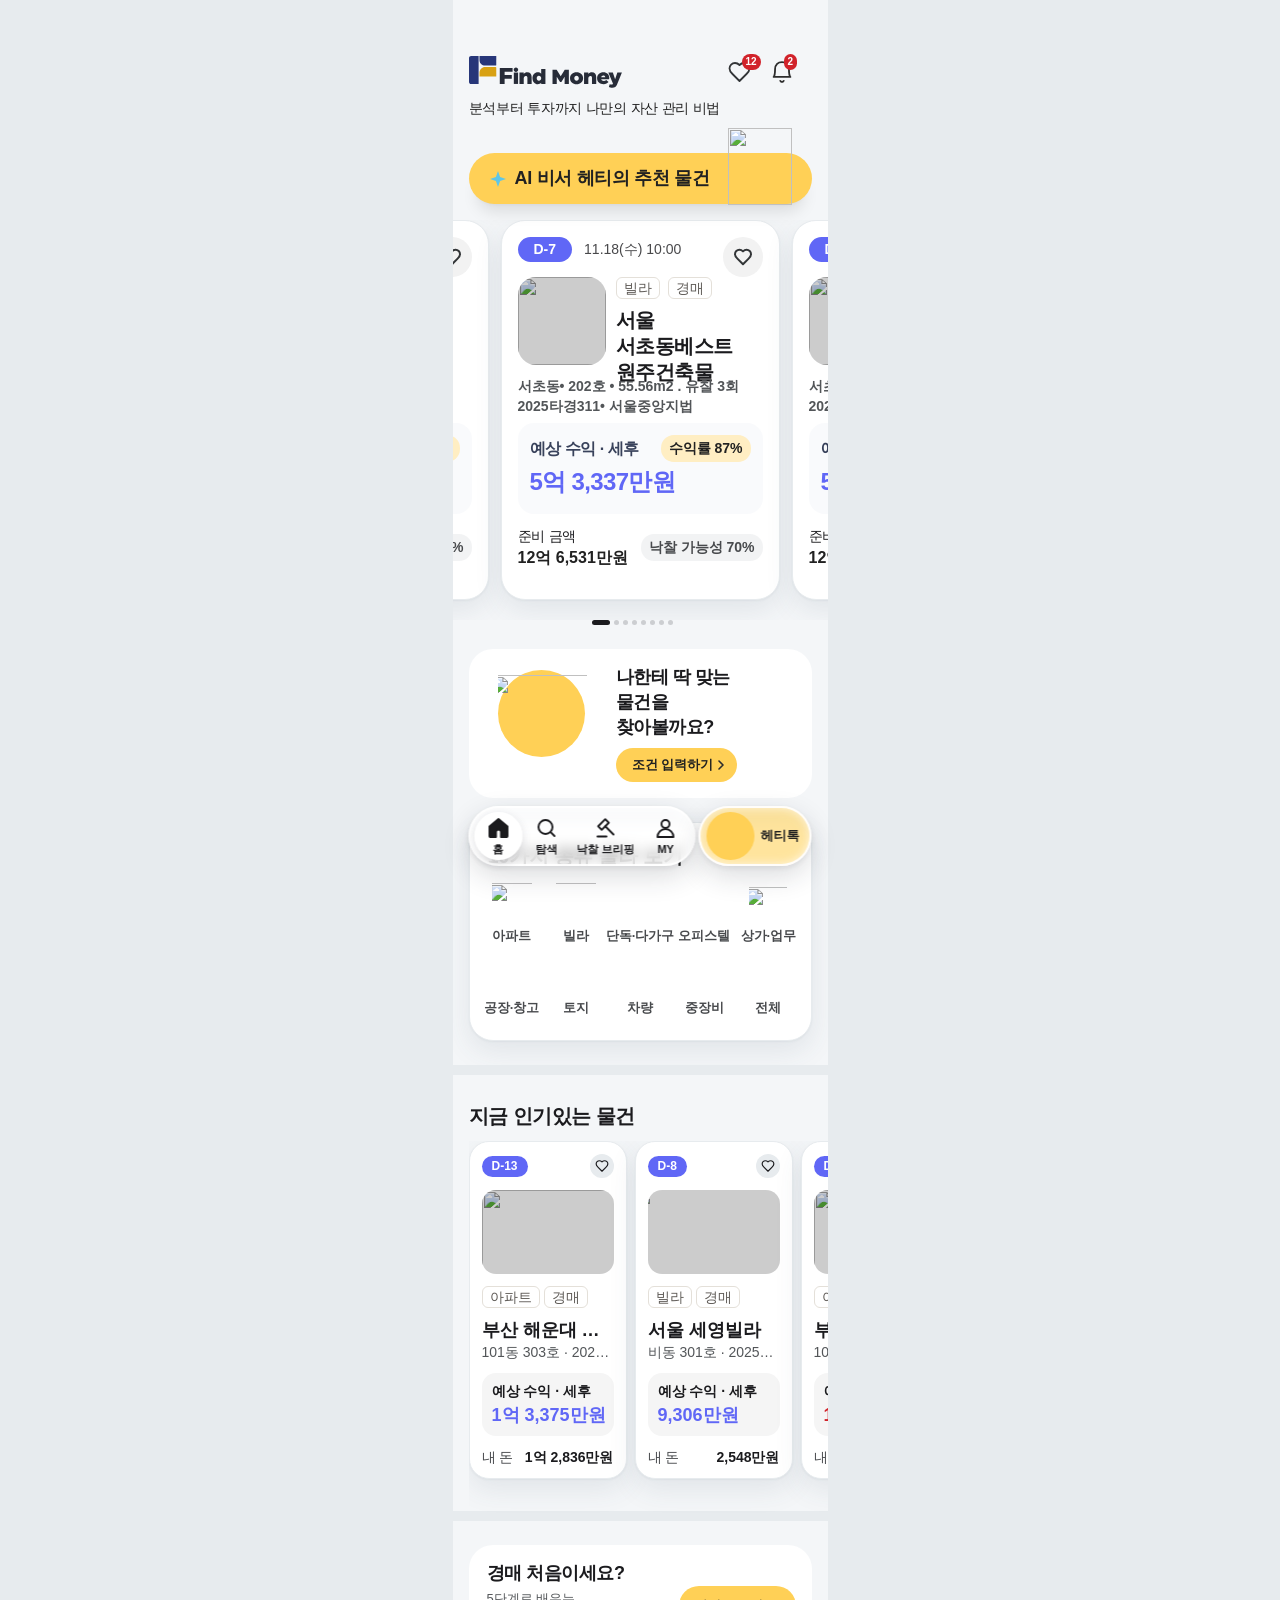
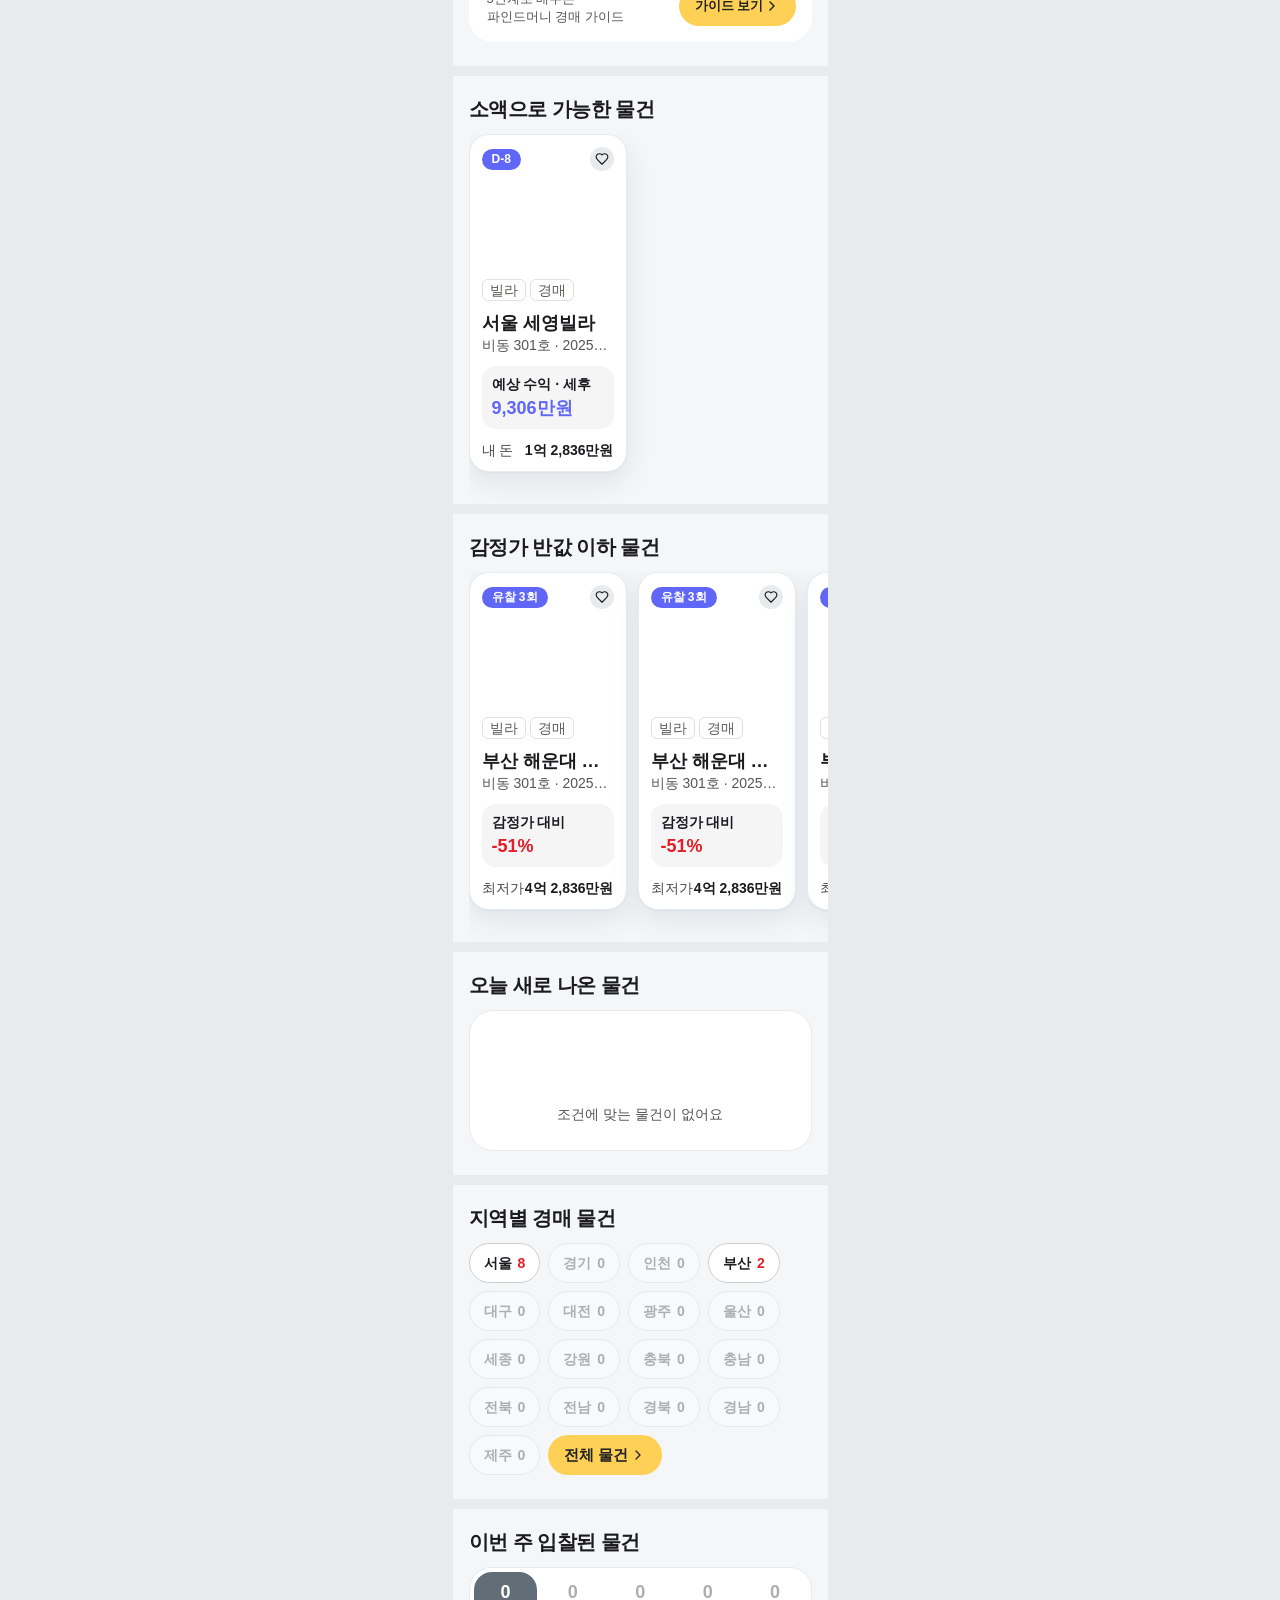
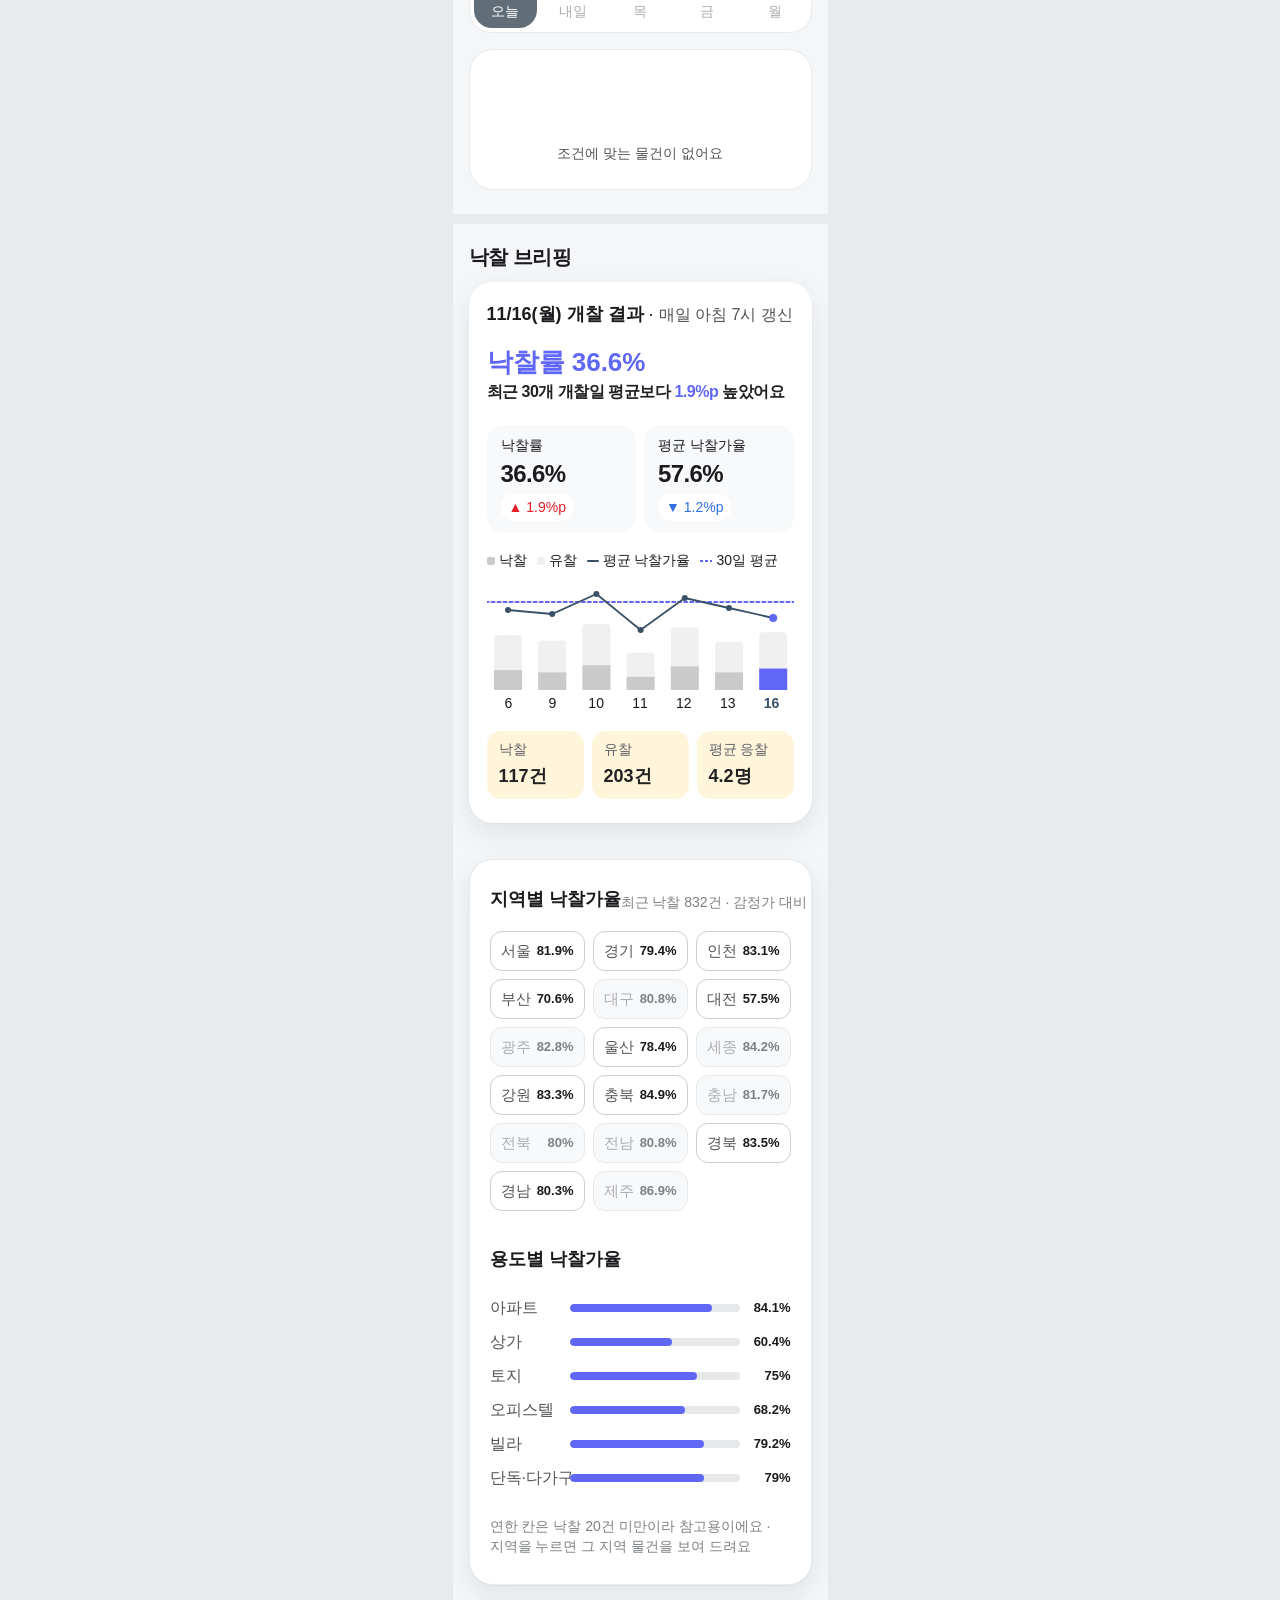
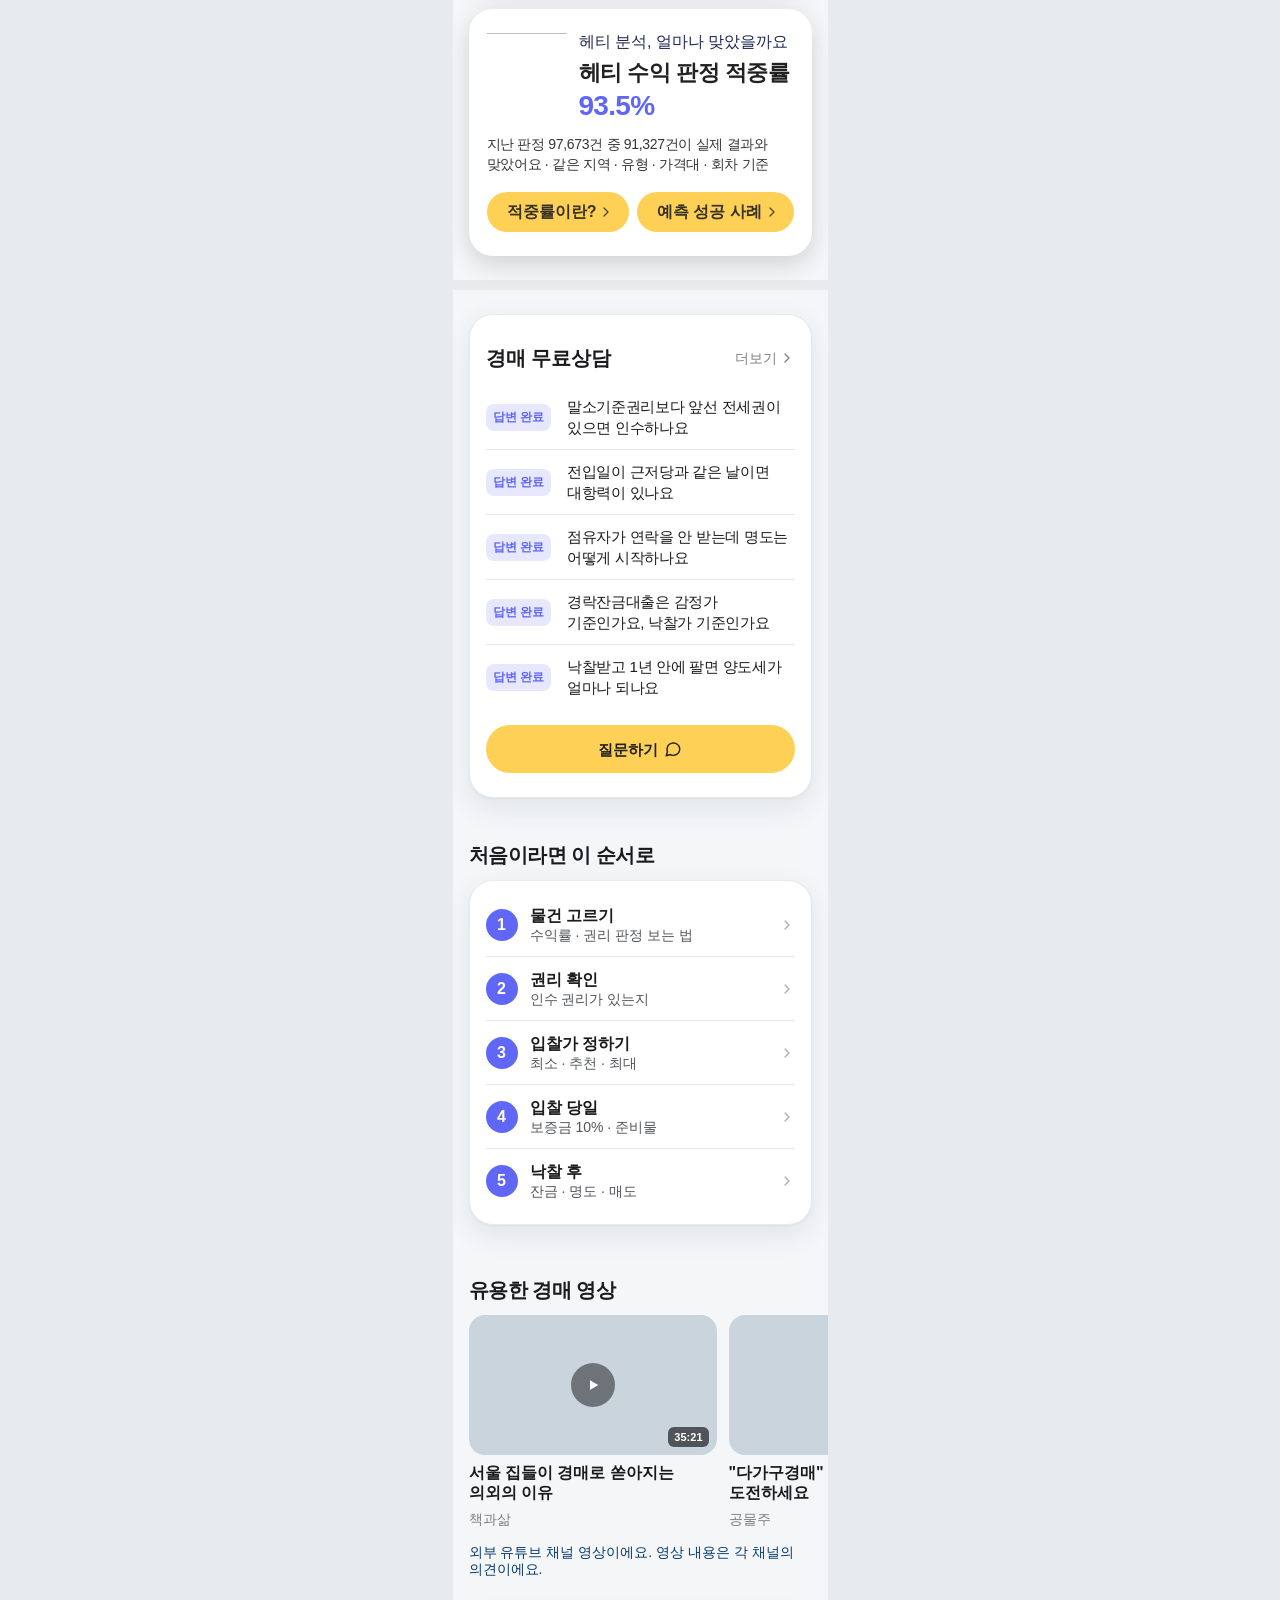
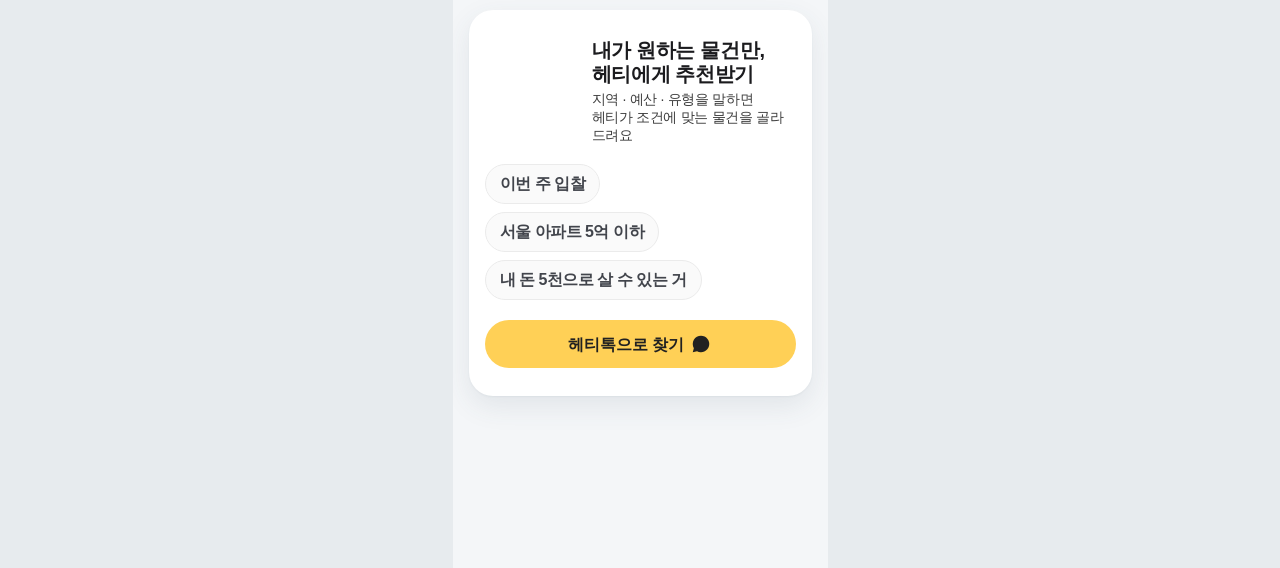
==== commit 45769437: "Add files via upload" ====
--- a/home-member.html
+++ b/home-member.html
@@ -106,8 +106,138 @@
         <span class="pill g">낙찰 가능성 70%</span>
       </div>
     </article>
-  </div>
-  <div class="dots" aria-hidden="true"><i class="on"></i><i></i><i></i><i></i><i></i><i></i><i></i><i></i></div>
+    <article class="rcard">
+      <div class="top">
+        <div class="r1">
+          <div class="when"><span class="dday">D-7</span><span class="date">11.18(수) 10:00</span></div>
+          <button class="like40" aria-label="관심 물건에 담기"><img src="assets/icons/heart18.svg" width="18" height="18" alt=""></button>
+        </div>
+        <div class="r2">
+          <div class="photo shade"><img class="" src="assets/img/photo.png" onerror="this.onerror=null;this.src='https://www.figma.com/api/mcp/asset/31d4a4f4-bf0e-4ffa-a7a4-4bda59827899'" alt=""></div>
+          <div class="info">
+            <div class="chips"><span class="chip">빌라</span><span class="chip">경매</span></div>
+            <h3>서울 서초동베스트 원주건축물</h3>
+          </div>
+        </div>
+        <div class="meta"><span>서초동• 202호 • 55.56m2 . 유찰 3회</span><span>2025타경311• 서울중앙지법</span></div>
+      </div>
+      <div class="mid">
+        <div class="profit">
+          <div class="row"><span class="k">예상 수익 · 세후</span><span class="pill y">수익률 87%</span></div>
+          <div class="v">5억 3,337만원</div>
+        </div>
+      </div>
+      <div class="bot">
+        <div class="l"><span>준비 금액</span><b>12억 6,531만원</b></div>
+        <span class="pill g">낙찰 가능성 70%</span>
+      </div>
+    </article>
+    <article class="rcard">
+      <div class="top">
+        <div class="r1">
+          <div class="when"><span class="dday">D-7</span><span class="date">11.18(수) 10:00</span></div>
+          <button class="like40" aria-label="관심 물건에 담기"><img src="assets/icons/heart18.svg" width="18" height="18" alt=""></button>
+        </div>
+        <div class="r2">
+          <div class="photo shade"><img class="" src="assets/img/photo.png" onerror="this.onerror=null;this.src='https://www.figma.com/api/mcp/asset/31d4a4f4-bf0e-4ffa-a7a4-4bda59827899'" alt=""></div>
+          <div class="info">
+            <div class="chips"><span class="chip">빌라</span><span class="chip">경매</span></div>
+            <h3>서울 서초동베스트 원주건축물</h3>
+          </div>
+        </div>
+        <div class="meta"><span>서초동• 202호 • 55.56m2 . 유찰 3회</span><span>2025타경311• 서울중앙지법</span></div>
+      </div>
+      <div class="mid">
+        <div class="profit">
+          <div class="row"><span class="k">예상 수익 · 세후</span><span class="pill y">수익률 87%</span></div>
+          <div class="v">5억 3,337만원</div>
+        </div>
+      </div>
+      <div class="bot">
+        <div class="l"><span>준비 금액</span><b>12억 6,531만원</b></div>
+        <span class="pill g">낙찰 가능성 70%</span>
+      </div>
+    </article>
+    <article class="rcard">
+      <div class="top">
+        <div class="r1">
+          <div class="when"><span class="dday">D-7</span><span class="date">11.18(수) 10:00</span></div>
+          <button class="like40" aria-label="관심 물건에 담기"><img src="assets/icons/heart18.svg" width="18" height="18" alt=""></button>
+        </div>
+        <div class="r2">
+          <div class="photo shade"><img class="" src="assets/img/photo.png" onerror="this.onerror=null;this.src='https://www.figma.com/api/mcp/asset/31d4a4f4-bf0e-4ffa-a7a4-4bda59827899'" alt=""></div>
+          <div class="info">
+            <div class="chips"><span class="chip">빌라</span><span class="chip">경매</span></div>
+            <h3>서울 서초동베스트 원주건축물</h3>
+          </div>
+        </div>
+        <div class="meta"><span>서초동• 202호 • 55.56m2 . 유찰 3회</span><span>2025타경311• 서울중앙지법</span></div>
+      </div>
+      <div class="mid">
+        <div class="profit">
+          <div class="row"><span class="k">예상 수익 · 세후</span><span class="pill y">수익률 87%</span></div>
+          <div class="v">5억 3,337만원</div>
+        </div>
+      </div>
+      <div class="bot">
+        <div class="l"><span>준비 금액</span><b>12억 6,531만원</b></div>
+        <span class="pill g">낙찰 가능성 70%</span>
+      </div>
+    </article>
+    <article class="rcard">
+      <div class="top">
+        <div class="r1">
+          <div class="when"><span class="dday">D-7</span><span class="date">11.18(수) 10:00</span></div>
+          <button class="like40" aria-label="관심 물건에 담기"><img src="assets/icons/heart18.svg" width="18" height="18" alt=""></button>
+        </div>
+        <div class="r2">
+          <div class="photo shade"><img class="" src="assets/img/photo.png" onerror="this.onerror=null;this.src='https://www.figma.com/api/mcp/asset/31d4a4f4-bf0e-4ffa-a7a4-4bda59827899'" alt=""></div>
+          <div class="info">
+            <div class="chips"><span class="chip">빌라</span><span class="chip">경매</span></div>
+            <h3>서울 서초동베스트 원주건축물</h3>
+          </div>
+        </div>
+        <div class="meta"><span>서초동• 202호 • 55.56m2 . 유찰 3회</span><span>2025타경311• 서울중앙지법</span></div>
+      </div>
+      <div class="mid">
+        <div class="profit">
+          <div class="row"><span class="k">예상 수익 · 세후</span><span class="pill y">수익률 87%</span></div>
+          <div class="v">5억 3,337만원</div>
+        </div>
+      </div>
+      <div class="bot">
+        <div class="l"><span>준비 금액</span><b>12억 6,531만원</b></div>
+        <span class="pill g">낙찰 가능성 70%</span>
+      </div>
+    </article>
+    <article class="rcard">
+      <div class="top">
+        <div class="r1">
+          <div class="when"><span class="dday">D-7</span><span class="date">11.18(수) 10:00</span></div>
+          <button class="like40" aria-label="관심 물건에 담기"><img src="assets/icons/heart18.svg" width="18" height="18" alt=""></button>
+        </div>
+        <div class="r2">
+          <div class="photo shade"><img class="" src="assets/img/photo.png" onerror="this.onerror=null;this.src='https://www.figma.com/api/mcp/asset/31d4a4f4-bf0e-4ffa-a7a4-4bda59827899'" alt=""></div>
+          <div class="info">
+            <div class="chips"><span class="chip">빌라</span><span class="chip">경매</span></div>
+            <h3>서울 서초동베스트 원주건축물</h3>
+          </div>
+        </div>
+        <div class="meta"><span>서초동• 202호 • 55.56m2 . 유찰 3회</span><span>2025타경311• 서울중앙지법</span></div>
+      </div>
+      <div class="mid">
+        <div class="profit">
+          <div class="row"><span class="k">예상 수익 · 세후</span><span class="pill y">수익률 87%</span></div>
+          <div class="v">5억 3,337만원</div>
+        </div>
+      </div>
+      <div class="bot">
+        <div class="l"><span>준비 금액</span><b>12억 6,531만원</b></div>
+        <span class="pill g">낙찰 가능성 70%</span>
+      </div>
+    </article>
+  </div>
+  <div class="dots" id="reco-dots" aria-hidden="true"><i class="on"></i><i></i><i></i><i></i><i></i><i></i><i></i><i></i></div>
 </section>
 <section class="ad2">
   <div class="banner">
@@ -309,8 +439,23 @@
   <a class="glass talk" href="#"><span class="av"><span class="crop " style="width:53px;height:58px"><img src="assets/img/hetty.png" onerror="this.onerror=null;this.src='https://www.figma.com/api/mcp/asset/5f5e34b9-8c8b-4209-89ec-3ffb1d4d4b68'" alt="" style="width:254%;height:198.3%;left:-154%;top:-4.3%"></span></span>헤티톡</a>
 </nav>
 <script>
-// 추천 캐러셀: 시안처럼 가운데 카드가 중앙에 오도록 시작
-(function(){var t=document.getElementById('reco-track');if(t&&t.children[1]){t.scrollLeft=t.children[1].offsetLeft-(t.clientWidth-t.children[1].offsetWidth)/2;}})();
+// 추천 캐러셀: 처음부터 양옆 카드가 보이고, 끝에서 처음으로 계속 이어지는 무한 루프
+(function(){
+  var t=document.getElementById('reco-track'); if(!t) return;
+  var real=[].slice.call(t.children), n=real.length, pad=2;
+  var dots=[].slice.call(document.querySelectorAll('#reco-dots i'));
+  function clone(el){var c=el.cloneNode(true);c.setAttribute('aria-hidden','true');c.setAttribute('inert','');return c;}
+  for(var i=0;i<pad;i++) t.appendChild(clone(real[i%n]));
+  for(var j=0;j<pad;j++) t.insertBefore(clone(real[n-1-(j%n)]), t.firstChild);
+  function step(){return t.children[1].offsetLeft-t.children[0].offsetLeft;}
+  function pos(){return Math.round(t.scrollLeft/step());}
+  function jump(p){var sb=t.style.scrollBehavior, st=t.style.scrollSnapType;t.style.scrollBehavior='auto';t.style.scrollSnapType='none';t.scrollLeft=p*step();t.style.scrollSnapType=st;t.style.scrollBehavior=sb;}
+  function mark(){var k=((pos()-pad)%n+n)%n;dots.forEach(function(d,i){d.className=i===k?'on':'';});}
+  function settle(){var p=pos(); if(p<pad) jump(p+n); else if(p>=pad+n) jump(p-n); mark();}
+  var timer; t.addEventListener('scroll',function(){mark();clearTimeout(timer);timer=setTimeout(settle,90);},{passive:true});
+  window.addEventListener('resize',function(){jump(pos());});
+  jump(pad); mark();
+})();
 </script>
 </body>
 </html>
--- a/css/style.css
+++ b/css/style.css
@@ -35,7 +35,7 @@
 /* recommend carousel */
 .reco{padding-bottom:16px}
 .reco .track{height:400px;gap:12px;padding:0 calc(50% - 139.5px);align-items:flex-start;scroll-snap-type:x mandatory}
-.rcard{flex:none;width:279px;height:380px;background:#fff;border:1px solid var(--line);border-radius:24px;box-shadow:var(--card-shadow);scroll-snap-align:center;display:flex;flex-direction:column}
+.rcard{scroll-snap-stop:always;flex:none;width:279px;height:380px;background:#fff;border:1px solid var(--line);border-radius:24px;box-shadow:var(--card-shadow);scroll-snap-align:center;display:flex;flex-direction:column}
 .rcard .top{padding:16px 16px 0}
 .rcard .r1{display:flex;justify-content:space-between;align-items:flex-start}
 .rcard .when{display:flex;align-items:center;gap:12px}
@@ -66,7 +66,7 @@
 .rcard .bot .l b{font-weight:700;font-size:16px;color:var(--ink2)}
 .dots{display:flex;justify-content:center;gap:4px;padding-right:16px}
 .dots i{width:5px;height:5px;border-radius:2.5px;background:#ccced1}
-.dots i.on{width:18px;background:var(--ink)}
+.dots i{transition:width .2s} .dots i.on{width:18px;background:var(--ink)}
 
 /* shared section bits */
 .sec{display:flex;flex-direction:column;gap:16px;padding:24px 16px}
